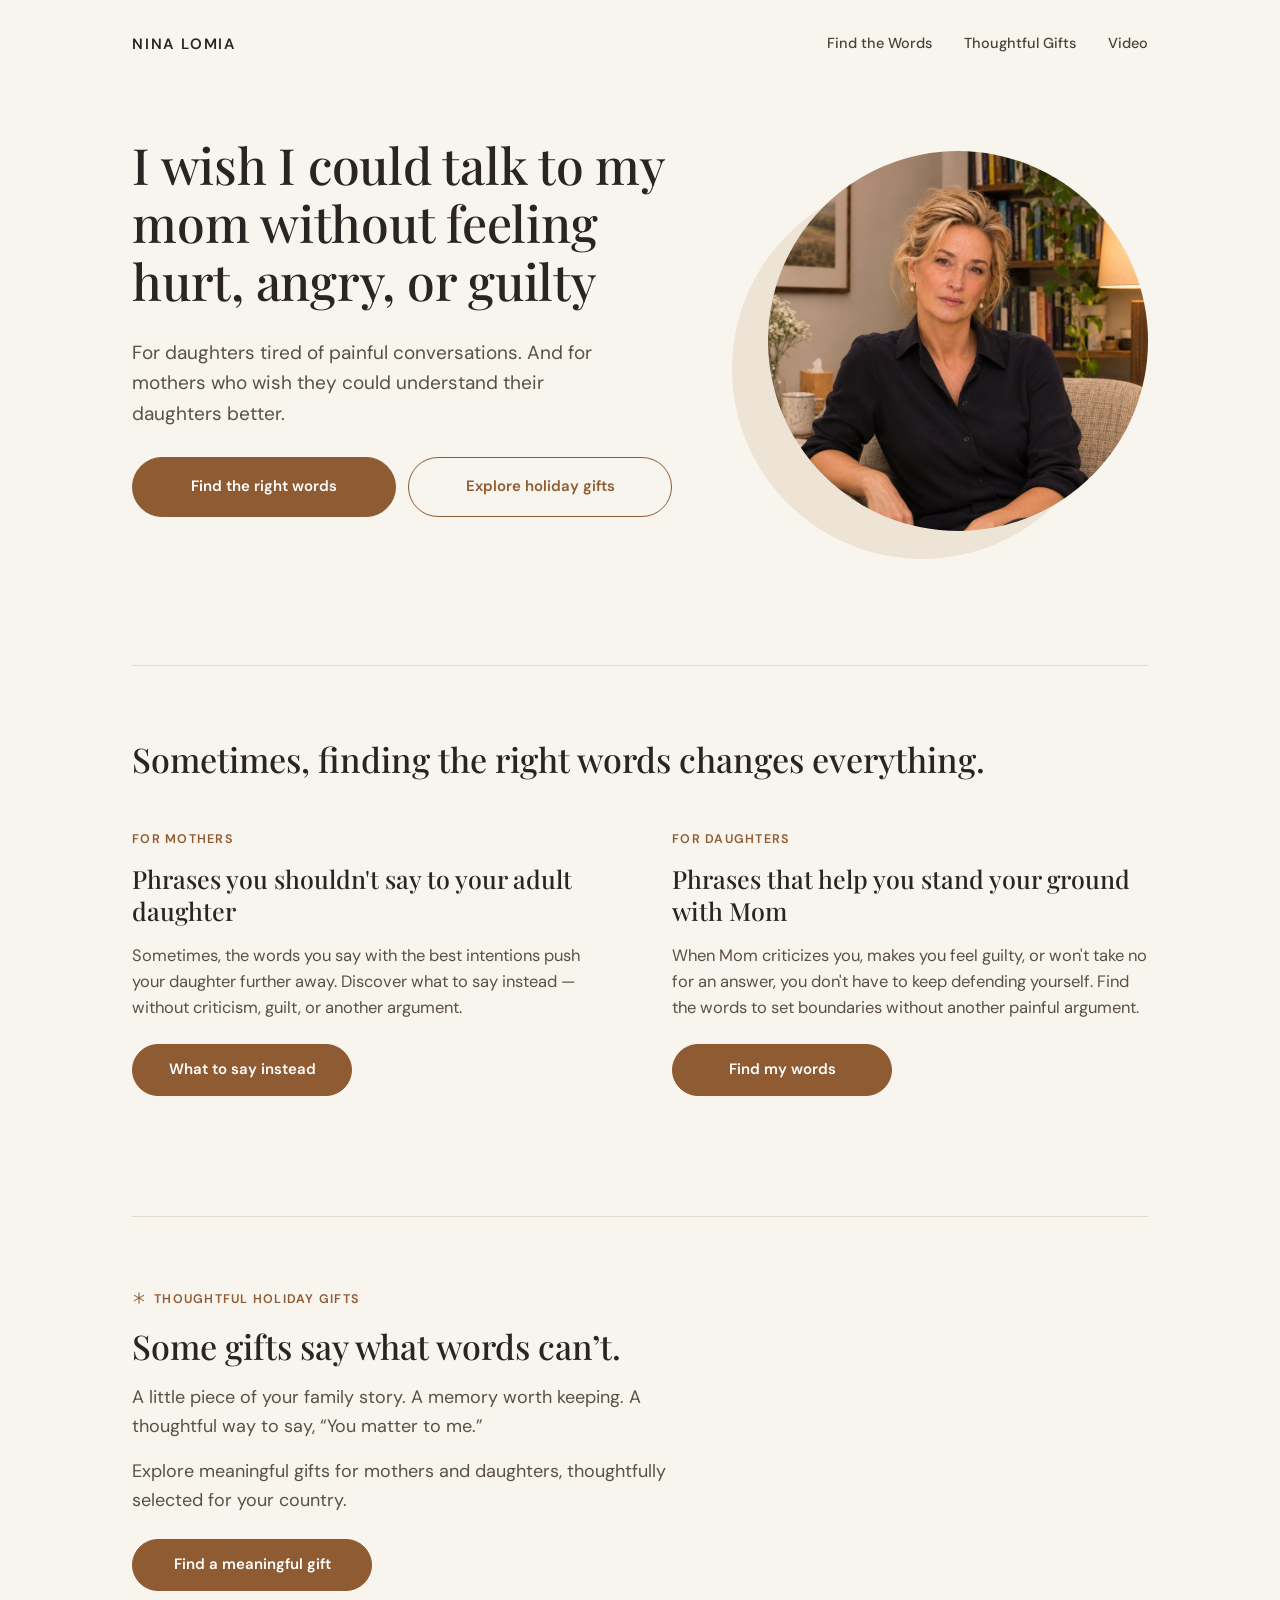
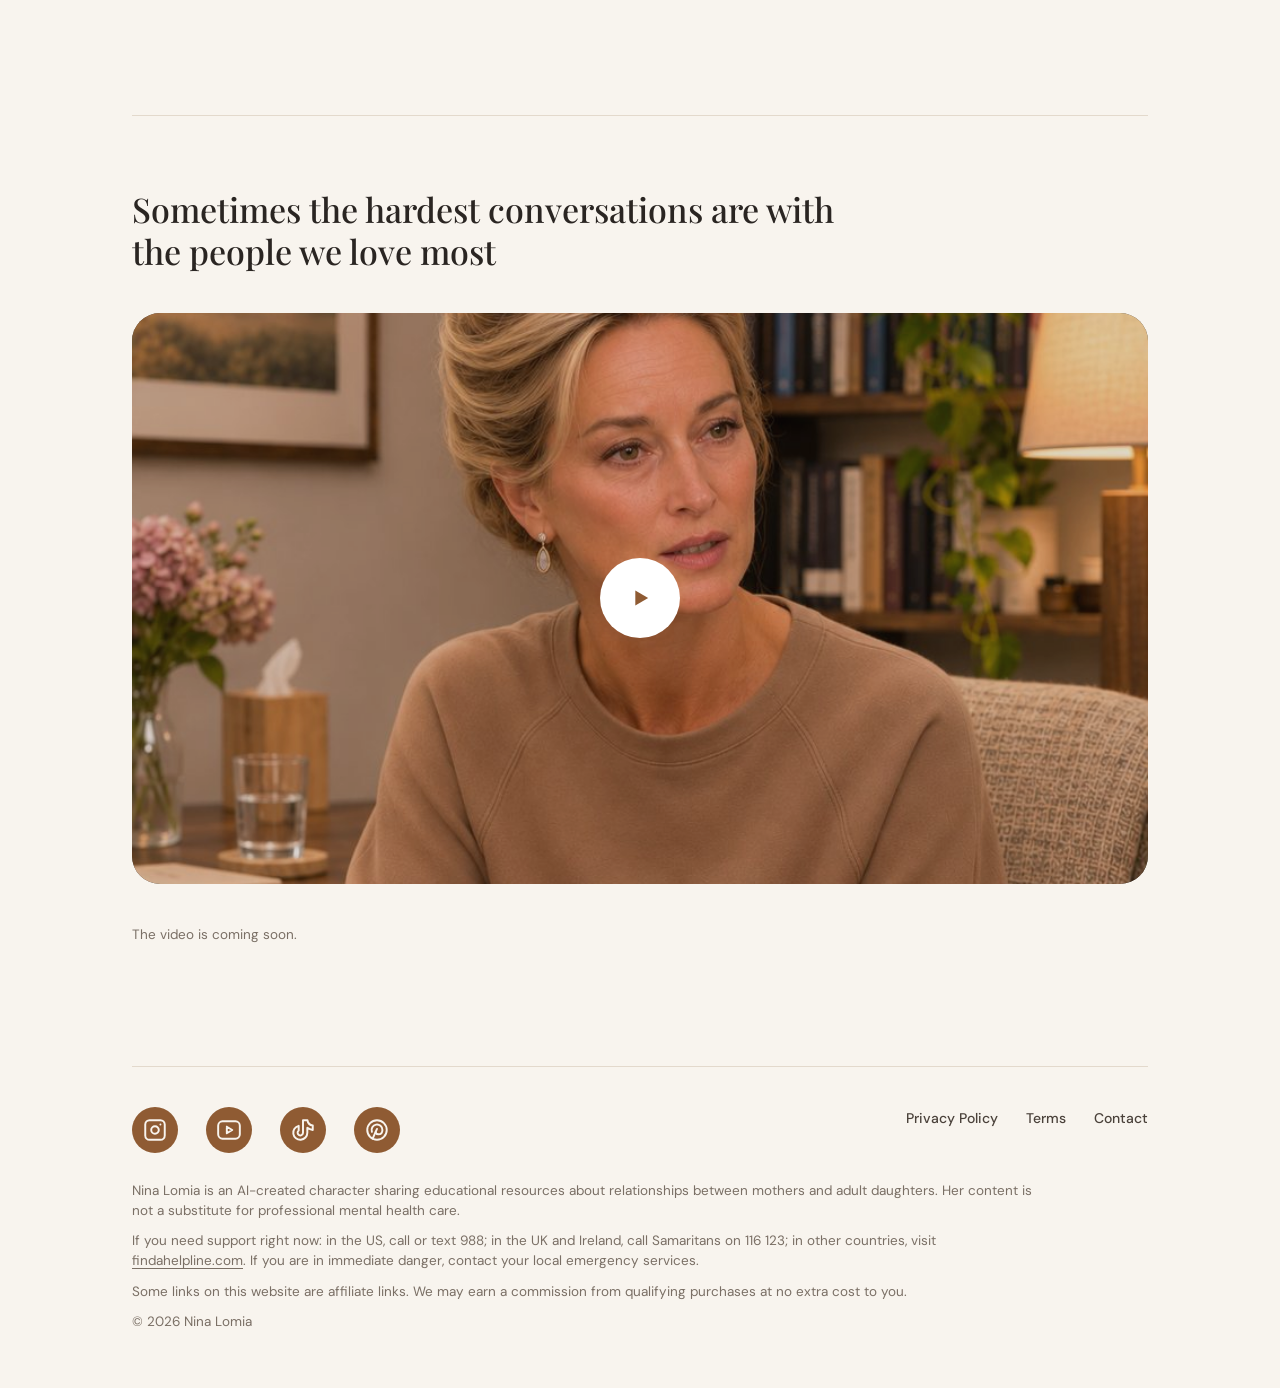
==== index.html @ acbf36c6 "Add files via upload" ====
<!doctype html>
<html lang="en">
<head>
<meta charset="utf-8">
<meta name="viewport" content="width=device-width, initial-scale=1">
<meta name="description" content="Ready-made words and small steps for conversations between mothers and adult daughters. Nina Lomia is an AI psychologist. Educational support, not therapy.">
<meta property="og:title" content="Nina Lomia: it's never too late to understand and accept each other">
<meta property="og:description" content="Ready-made words and small steps for conversations between mothers and daughters.">
<meta property="og:type" content="website">
<meta property="og:image" content="img/nina-seated.jpg">
<title>Nina Lomia: words and steps for conversations between mothers and daughters</title>
<link rel="icon" href="favicon.ico" sizes="48x48">
<link rel="icon" href="favicon.svg?v=2" type="image/svg+xml">
<link rel="icon" href="favicon-32.png?v=2" type="image/png" sizes="32x32">
<link rel="apple-touch-icon" href="apple-touch-icon.png?v=2">
<link rel="stylesheet" href="style.css">
</head>
<body>
<div class="wrap">

  <header class="top">
    <a class="brand" href="#top">NINA LOMIA</a>
    <nav class="menu" aria-label="Main navigation">
      <a href="#free">Find the Words</a>
      <a href="#gifts">Thoughtful Gifts</a>
      <a href="#video">Video</a>
    </nav>
  </header>

  <main>
    <section id="top" class="hero">
      <div class="hero-text">
        <h1>I wish I could talk to my mom without feeling hurt, angry, or guilty</h1>
        <p class="lead">For daughters tired of painful conversations. And for mothers who wish they could understand their daughters better.</p>
        <div class="btn-row">
          <a class="btn" href="#free">Find the right words</a>
          <a class="btn btn-outline" href="#gifts">Explore holiday gifts</a>
        </div>
        <div class="small"></div>
      </div>
      <div class="hero-photo">
        <img src="img/nina-seated.jpg" width="900" height="1350" alt="Nina Lomia, an AI psychologist, sitting calmly in a study with books">
      </div>
    </section>

    <section id="free" class="sec">
      <div class="sec-in">
        <h2>Sometimes, finding the right words changes everything.</h2>
        <div class="cols">
          <div class="col">
            <div class="eyebrow">For mothers</div>
            <h3>Phrases you shouldn't say to your adult daughter</h3>
            <p>Sometimes, the words you say with the best intentions push your daughter further away. Discover what to say instead — without criticism, guilt, or another argument.</p>
            <a class="btn" href="access.html?m=mom">What to say instead</a>
          </div>
          <div class="col">
            <div class="eyebrow">For daughters</div>
            <h3>Phrases that help you stand your ground with Mom</h3>
            <p>When Mom criticizes you, makes you feel guilty, or won't take no for an answer, you don't have to keep defending yourself. Find the words to set boundaries without another painful argument.</p>
            <a class="btn" href="access.html?m=daughter">Find my words</a>
          </div>
        </div>
      </div>
    </section>

    <section id="gifts" class="sec">
      <div class="sec-in">
        <div class="offer">
          <div class="offer-text">
            <div class="eyebrow"><svg class="flake" width="14" height="14" viewBox="0 0 24 24" fill="none" stroke="currentColor" stroke-width="1.8" stroke-linecap="round" aria-hidden="true"><path d="M12 3v18M4.2 7.5l15.6 9M19.8 7.5l-15.6 9"/></svg>Thoughtful holiday gifts</div>
            <h2>Some gifts say what words can&rsquo;t.</h2>
            <p>A little piece of your family story. A memory worth keeping. A thoughtful way to say, &ldquo;You matter to me.&rdquo;</p>
            <p>Explore meaningful gifts for mothers and daughters, thoughtfully selected for your country.</p>
            <div class="offer-cta"><a class="btn" href="kopilka.html">Find a meaningful gift</a></div>
          </div>
          <img class="offer-img" src="img/gifts-collection.jpg" alt="A preview of Nina&rsquo;s Holiday Gift Collection" loading="lazy" onerror="this.remove()">
        </div>
      </div>
    </section>

    <section id="video" class="sec">
      <div class="sec-in" style="gap:40px">
        <h2 class="wide">Sometimes the hardest conversations are with the people we love most</h2>
        <div class="video">
          <img src="img/nina-talking.jpg" width="900" height="1350" loading="lazy" alt="Video preview: Nina Lomia speaking">
          <button class="play" type="button" data-video aria-label="Watch the video">
            <svg width="28" height="28" viewBox="0 0 24 24" aria-hidden="true"><path d="M8 5.5v13l11-6.5z"/></svg>
          </button>
        </div>
        <div class="small" data-video-note>The video is coming soon.</div>
      </div>
    </section>
  </main>

  <footer class="foot">
    <div class="links">
      <div class="social">
        <a data-social="instagram" aria-label="Instagram"><svg viewBox="0 0 24 24" aria-hidden="true"><path d="M3 7a4 4 0 0 1 4 -4h10a4 4 0 0 1 4 4v10a4 4 0 0 1 -4 4h-10a4 4 0 0 1 -4 -4l0 -10" /> <path d="M8.5 12a3.5 3.5 0 1 0 7 0a3.5 3.5 0 0 0 -7 0" /> <path d="M17 7v.01" /></svg></a>
        <a data-social="youtube" aria-label="YouTube"><svg viewBox="0 0 24 24" aria-hidden="true"><path d="M2 8a4 4 0 0 1 4 -4h12a4 4 0 0 1 4 4v8a4 4 0 0 1 -4 4h-12a4 4 0 0 1 -4 -4v-8" /> <path d="M10 9l5 3l-5 3l0 -6" /></svg></a>
        <a data-social="tiktok" aria-label="TikTok"><svg viewBox="0 0 24 24" aria-hidden="true"><path d="M21 7.917v4.034a9.948 9.948 0 0 1 -5 -1.951v4.5a6.5 6.5 0 1 1 -8 -6.326v4.326a2.5 2.5 0 1 0 4 2v-11.5h4.083a6.005 6.005 0 0 0 4.917 4.917" /></svg></a>
        <a data-social="pinterest" aria-label="Pinterest"><svg viewBox="0 0 24 24" aria-hidden="true"><path d="M8 20l4 -9" /> <path d="M10.7 14c.437 1.263 1.43 2 2.55 2c2.071 0 3.75 -1.554 3.75 -4a5 5 0 1 0 -9.7 1.7" /> <path d="M3 12a9 9 0 1 0 18 0a9 9 0 1 0 -18 0" /></svg></a>
      </div>
      <div>
        <a href="privacy.html">Privacy Policy</a>
        <a href="terms.html">Terms</a>
        <a href="contact.html">Contact</a>
      </div>
    </div>
    <div class="legal">
      <p>Nina Lomia is an AI-created character sharing educational resources about relationships between mothers and adult daughters. Her content is not a substitute for professional mental health care.</p>
      <p>If you need support right now: in the US, call or text 988; in the UK and Ireland, call Samaritans on 116 123; in other countries, visit <a href="https://findahelpline.com" target="_blank" rel="noopener">findahelpline.com</a>. If you are in immediate danger, contact your local emergency services.</p>
      <p>Some links on this website are affiliate links. We may earn a commission from qualifying purchases at no extra cost to you.</p>
      <p>&copy; 2026 Nina Lomia</p>
    </div>
  </footer>
</div>
<script src="config.js"></script>
<script src="app.js"></script>
</body>
</html>
---- style.css ----
@import url('https://fonts.googleapis.com/css2?family=DM+Sans:wght@400;500;600;700&family=Playfair+Display:wght@400;500;600&display=swap');
:root {
  --bg: #F8F4EE;
  --ink: #2A2522;
  --muted: #5A5047;
  --soft: #7A6F65;
  --line: #E3D9CC;
  --accent: #8F5B33;
  --sel: #EFE6D9;
  --field: #CDBFAE;
  --halo: #EEE4D6;
  --serif: 'Playfair Display', Georgia, 'Times New Roman', serif;
}
* { box-sizing: border-box; }
html { scroll-behavior: smooth; }
body {
  margin: 0;
  background: var(--bg);
  color: var(--ink);
  font-family: 'DM Sans', system-ui, -apple-system, 'Segoe UI', Roboto, sans-serif;
  line-height: 1.6;
  -webkit-font-smoothing: antialiased;
}
a { color: inherit; text-decoration: none; }
img { max-width: 100%; height: auto; }
button, input, select { font-family: inherit; }
h1, h2, h3 { font-family: var(--serif); }
:focus-visible { outline: 3px solid var(--accent); outline-offset: 3px; border-radius: 6px; }
[id] { scroll-margin-top: 24px; }

.wrap { max-width: 1080px; margin: 0 auto; padding: 0 32px; }

/* header */
.top { display: flex; flex-wrap: wrap; align-items: center; justify-content: space-between; gap: 16px; padding-top: 32px; }
.brand { font-weight: 600; letter-spacing: 0.12em; font-size: 15px; }
.menu { display: flex; flex-wrap: wrap; align-items: center; gap: 32px; font-size: 14.5px; font-weight: 500; color: #4A413A; }
.menu a:hover, .links a:hover { color: var(--accent); }

/* buttons */
.btn {
  display: inline-flex; align-items: center; justify-content: center; text-align: center;
  min-height: 52px; padding: 0 30px; border-radius: 999px;
  border: 1.5px solid var(--accent); background: var(--accent); color: #fff;
  font-weight: 600; font-size: 15px; line-height: 1.3; cursor: pointer;
}
.btn:hover { filter: brightness(1.08); }
.btn-outline { background: transparent; color: var(--accent); }
.btn:disabled, .btn[aria-disabled="true"] { background: #C9BCAB; border-color: #C9BCAB; cursor: not-allowed; filter: none; }
.btn-row { display: flex; gap: 12px; max-width: 540px; }
.btn-row .btn { flex: 1 1 0; min-width: 0; min-height: 60px; padding: 12px 18px; }
.btn-fixed { width: 200px; }

/* hero */
.hero { display: flex; flex-wrap: wrap; align-items: center; gap: 64px; padding: 80px 0 120px; }
.hero-text { flex: 1 1 520px; min-width: 0; display: flex; flex-direction: column; gap: 28px; }
.hero h1 { margin: 0; font-size: 50px; line-height: 1.16; font-weight: 500; letter-spacing: -0.005em; }
.lead { margin: 0; font-size: 19px; color: var(--muted); max-width: 460px; }
.small { font-size: 13.5px; color: var(--soft); }
.hero-photo { flex: 0 1 380px; min-width: 0; position: relative; }
.hero-photo::before { content: ""; position: absolute; left: -36px; top: 28px; width: 100%; aspect-ratio: 1 / 1; border-radius: 50%; background: var(--halo); }
.hero-photo img { position: relative; display: block; width: 100%; aspect-ratio: 1 / 1; object-fit: cover; object-position: 50% 15%; border-radius: 50%; }

/* sections */
.sec { padding-bottom: 120px; }
.sec-in { border-top: 1px solid var(--line); padding-top: 72px; display: flex; flex-direction: column; gap: 48px; }
.eyebrow { font-size: 12.5px; font-weight: 600; letter-spacing: 0.1em; color: var(--accent); text-transform: uppercase; }
h2 { margin: 0; font-size: 34px; line-height: 1.25; font-weight: 500; letter-spacing: 0; }

/* about */
.about { display: flex; flex-wrap: wrap; align-items: center; gap: 48px 72px; }
.about-photo { flex: 0 1 340px; min-width: 0; }
.about-photo img { display: block; width: 100%; aspect-ratio: 4 / 5; object-fit: cover; object-position: 50% 24%; border-radius: 999px 999px 32px 32px; }
.about-text { flex: 1 1 440px; min-width: 0; display: flex; flex-direction: column; gap: 20px; }
.about-text p { margin: 0; font-size: 17.5px; color: #4A413A; }
.about-text p.goal { font-size: 19px; font-weight: 600; line-height: 1.5; color: var(--ink); }
.about-text p.note { font-size: 13.5px; color: var(--soft); }

/* free materials */
.cols { display: flex; flex-wrap: wrap; gap: 64px; }
.col { flex: 1 1 380px; min-width: 0; display: flex; flex-direction: column; gap: 14px; }
.col h3 { margin: 0; min-height: 66px; font-size: 25px; line-height: 1.3; font-weight: 500; letter-spacing: 0; }
.col p { margin: 0; min-height: 56px; flex-grow: 1; font-size: 16.5px; color: var(--muted); }
.form { display: flex; flex-wrap: wrap; align-items: flex-end; gap: 16px; margin-top: 8px; }
.field { flex: 1 1 200px; min-width: 0; display: flex; flex-direction: column; gap: 4px; }
.field label { font-size: 12.5px; font-weight: 600; color: #6B6158; }
.field input, .field select {
  min-height: 46px; padding: 0 2px; border: none; border-bottom: 1.5px solid var(--field);
  background: transparent; font-size: 16px; color: var(--ink); border-radius: 0;
}
.field select { min-height: 50px; }
.form .btn { min-height: 48px; padding: 0 28px; }
.form-note { flex-basis: 100%; margin: 0; font-size: 14px; color: var(--accent); font-weight: 500; }
.consent { font-size: 13px; color: var(--soft); margin: 0; }

/* video */
.video { position: relative; border-radius: 28px; overflow: hidden; background: #2A2522; }
.video img { display: block; width: 100%; aspect-ratio: 16 / 9; object-fit: cover; object-position: 50% 30%; opacity: 0.85; }
.play { position: absolute; left: 50%; top: 50%; width: 80px; height: 80px; margin: -40px 0 0 -40px; border-radius: 50%; border: none; background: #fff; display: flex; align-items: center; justify-content: center; cursor: pointer; }
.play svg { fill: var(--accent); }
.sec-in h2.wide { max-width: 720px; }

/* rows (sets) */
.rows { display: flex; flex-direction: column; gap: 16px; }
.rows h2 { margin-bottom: 24px; }
.row { display: flex; flex-wrap: wrap; align-items: center; justify-content: space-between; gap: 24px 48px; padding: 36px 0; border-top: 1px solid var(--line); }
.row:last-child { border-bottom: 1px solid var(--line); }
.row-text { flex: 1 1 460px; min-width: 0; display: flex; flex-direction: column; gap: 10px; }
.row-text h3 { margin: 0; font-size: 23px; line-height: 1.3; font-weight: 500; letter-spacing: 0; }
.row-text p { margin: 0; font-size: 16.5px; color: var(--muted); max-width: 560px; }
.row-text .small { font-size: 12.5px; }
.row-action { flex: 0 0 auto; display: flex; align-items: center; gap: 24px; }
.price { min-width: 90px; text-align: right; font-size: 18px; font-weight: 700; }

/* footer */
.foot { border-top: 1px solid var(--line); padding: 40px 0 56px; display: flex; flex-direction: column; gap: 28px; }
.links { display: flex; flex-wrap: wrap; justify-content: space-between; gap: 20px 40px; font-size: 14px; font-weight: 500; color: #4A413A; }
.links div { display: flex; flex-wrap: wrap; gap: 28px; }
.legal { display: flex; flex-direction: column; gap: 10px; font-size: 13.5px; line-height: 1.5; color: var(--soft); max-width: 900px; }
.legal p { margin: 0; }
.legal a { text-decoration: underline; text-underline-offset: 3px; }

/* inner pages */
.narrow { max-width: 760px; margin: 0 auto; padding: 88px 32px 120px; display: flex; flex-direction: column; gap: 56px; }
.narrow h1 { margin: 0; font-size: 42px; line-height: 1.18; font-weight: 500; letter-spacing: 0; }
.intro { display: flex; flex-direction: column; gap: 20px; }
.intro p { margin: 0; font-size: 18.5px; color: var(--muted); }
.step { display: flex; flex-direction: column; gap: 22px; border-top: 1px solid var(--line); padding-top: 40px; }
.step h2 { font-size: 20px; letter-spacing: 0; font-weight: 500; }
.choices { display: flex; flex-wrap: wrap; gap: 14px; }
.choice { flex: 1 1 280px; min-width: 0; text-align: left; padding: 20px 26px; border-radius: 28px; border: 1.5px solid #D9CCBB; background: transparent; color: var(--ink); display: flex; flex-direction: column; gap: 4px; cursor: pointer; }
.choice b { font-size: 18px; }
.choice span { font-size: 14.5px; color: var(--muted); }
.choice.is-on { border-color: var(--accent); background: var(--sel); }
.inside { display: flex; flex-direction: column; gap: 10px; }
.inside li { list-style: none; display: flex; gap: 14px; align-items: flex-start; font-size: 16.5px; color: #4A413A; }
.inside li::before { content: ""; flex: 0 0 18px; height: 2px; margin-top: 13px; background: var(--accent); }
.inside ul { margin: 0; padding: 0; display: flex; flex-direction: column; gap: 10px; }
.single { max-width: 460px; }
.pay { display: flex; flex-wrap: wrap; align-items: center; gap: 22px; }
.pay .btn { padding: 0 34px; min-height: 56px; font-size: 16px; }
.items .it { display: flex; flex-wrap: wrap; align-items: baseline; justify-content: space-between; gap: 8px 32px; padding: 22px 0; border-top: 1px solid var(--line); }
.items .it > div { flex: 1 1 360px; min-width: 0; }
.items h3 { margin: 0; font-size: 20px; font-weight: 500; letter-spacing: 0; }
.items p { margin: 0; font-size: 15.5px; color: var(--muted); }
.items .soon { font-size: 12.5px; font-weight: 600; letter-spacing: 0.08em; color: var(--accent); }
.hint { font-size: 14px; color: var(--soft); margin: 0; }
.shops { font-size: 16.5px; color: #4A413A; margin: 0; }

@media (max-width: 720px) {
  .wrap { padding: 0 20px; }
  .narrow { padding: 56px 20px 80px; gap: 40px; }
  .hero { padding: 48px 0 72px; gap: 40px; }
  .hero h1 { font-size: 36px; }
  .narrow h1 { font-size: 34px; }
  h2 { font-size: 28px; }
  .sec { padding-bottom: 80px; }
  .sec-in { padding-top: 48px; gap: 36px; }
  .btn-row { flex-wrap: wrap; }
  .btn-row .btn { flex: 1 1 100%; }
  .cols { gap: 48px; }
  .col h3, .col p { min-height: 0; }
  .hero-photo::before { left: -16px; }
  .row-action { width: 100%; justify-content: space-between; }
  .btn-fixed { width: auto; flex: 1 1 auto; max-width: 220px; }
  .menu { gap: 18px; }
}

.col .btn { align-self: flex-start; margin-top: 8px; min-width: 220px; }

/* new year offer */
.offer { display: flex; flex-wrap: wrap; align-items: center; justify-content: space-between; gap: 32px 64px; }
.offer-text { flex: 1 1 460px; min-width: 0; display: flex; flex-direction: column; gap: 16px; }
.offer-text p { margin: 0; font-size: 18px; color: var(--muted); max-width: 560px; }
.offer-cta { margin: 8px 0 4px; }
.offer .btn { min-width: 240px; }
.eyebrow .flake { vertical-align: -2px; margin-right: 8px; }
.offer-img { flex: 0 1 420px; min-width: 0; width: 100%; height: auto; border-radius: 24px; border: 1px solid var(--line); }

/* social icons */
.social { display: flex; gap: 14px; }
.social a { width: 46px; height: 46px; border-radius: 50%; background: var(--accent); display: flex; align-items: center; justify-content: center; color: var(--bg); }
.social a:hover { filter: brightness(1.12); }
.social svg { width: 26px; height: 26px; fill: none; stroke: currentColor; stroke-width: 1.8; stroke-linecap: round; stroke-linejoin: round; }

/* access form */
.access { display: flex; flex-direction: column; gap: 28px; }
.access .btn { align-self: flex-start; min-width: 240px; min-height: 56px; font-size: 16px; }
.region-line { display: flex; flex-wrap: wrap; gap: 8px 20px; align-items: baseline; font-size: 15px; color: var(--soft); }
.region-line a { color: var(--accent); font-weight: 600; text-decoration: underline; text-underline-offset: 3px; }
.item-link { font-size: 14px; font-weight: 600; color: var(--accent); white-space: nowrap; text-decoration: underline; text-underline-offset: 3px; }
.item-shop { font-size: 13px; color: var(--soft); }
[hidden]{display:none!important}

/* legal text */
.prose { display: flex; flex-direction: column; gap: 14px; }
.prose h2 { font-size: 22px; font-weight: 500; letter-spacing: 0; margin-top: 18px; }
.prose p, .prose li { margin: 0; font-size: 16.5px; color: #4A413A; }
.prose ul { margin: 0; padding-left: 22px; display: flex; flex-direction: column; gap: 6px; }
.prose a { color: var(--accent); text-decoration: underline; text-underline-offset: 3px; }
.draft { font-size: 13.5px; color: var(--soft); border: 1px dashed var(--field); border-radius: 16px; padding: 12px 16px; }

/* product card with photo gallery */
.items .it.has-gallery { display: flex; flex-wrap: nowrap; align-items: flex-start; gap: 28px; }
.items .it.has-gallery > div { flex: 1 1 auto; }
.gallery { flex: 0 0 280px; width: 280px; display: flex; gap: 10px; overflow-x: auto; scroll-snap-type: x mandatory; -webkit-overflow-scrolling: touch; scrollbar-width: thin; scrollbar-color: var(--field) transparent; padding-bottom: 10px; border-radius: 18px; }
.gallery img { flex: 0 0 100%; width: 100%; aspect-ratio: 4 / 5; object-fit: cover; border-radius: 18px; scroll-snap-align: start; background: var(--sel); }
.items .it.has-gallery > .gallery { flex: 0 0 280px; }
.has-gallery .item-act { margin-top: 14px; }
.btn-small { min-height: 46px; padding: 0 26px; font-size: 14.5px; display: inline-flex; align-items: center; justify-content: center; border-radius: 999px; background: var(--accent); color: var(--bg); text-decoration: none; }
@media (max-width: 720px) {
  .items .it.has-gallery { flex-wrap: wrap; }
  .items .it.has-gallery > .gallery { flex: 0 0 100%; width: 100%; }
}

/* country dialog */
.dlg-overlay { position: fixed; inset: 0; z-index: 50; background: rgba(42,37,34,.38); display: flex; align-items: center; justify-content: center; padding: 20px; }
.dlg { width: 100%; max-width: 440px; background: var(--bg); border-radius: 28px; padding: 32px 28px 24px; box-shadow: 0 20px 60px rgba(42,37,34,.25); display: flex; flex-direction: column; gap: 14px; }
.dlg h2 { margin: 0; font-size: 26px; line-height: 1.25; }
.dlg p { margin: 0; font-size: 15.5px; color: var(--muted); }
.dlg-opts { display: flex; flex-direction: column; gap: 10px; margin-top: 8px; }
.dlg-opt { font: inherit; font-size: 16px; font-weight: 500; text-align: left; padding: 14px 20px; border-radius: 999px; border: 1.5px solid #D9CCBB; background: transparent; color: var(--ink); cursor: pointer; }
.dlg-opt:hover, .dlg-opt:focus-visible { border-color: var(--accent); background: var(--sel); }
.dlg-skip { font: inherit; font-size: 14px; color: var(--soft); background: none; border: 0; padding: 8px; cursor: pointer; text-decoration: underline; text-underline-offset: 3px; align-self: center; }
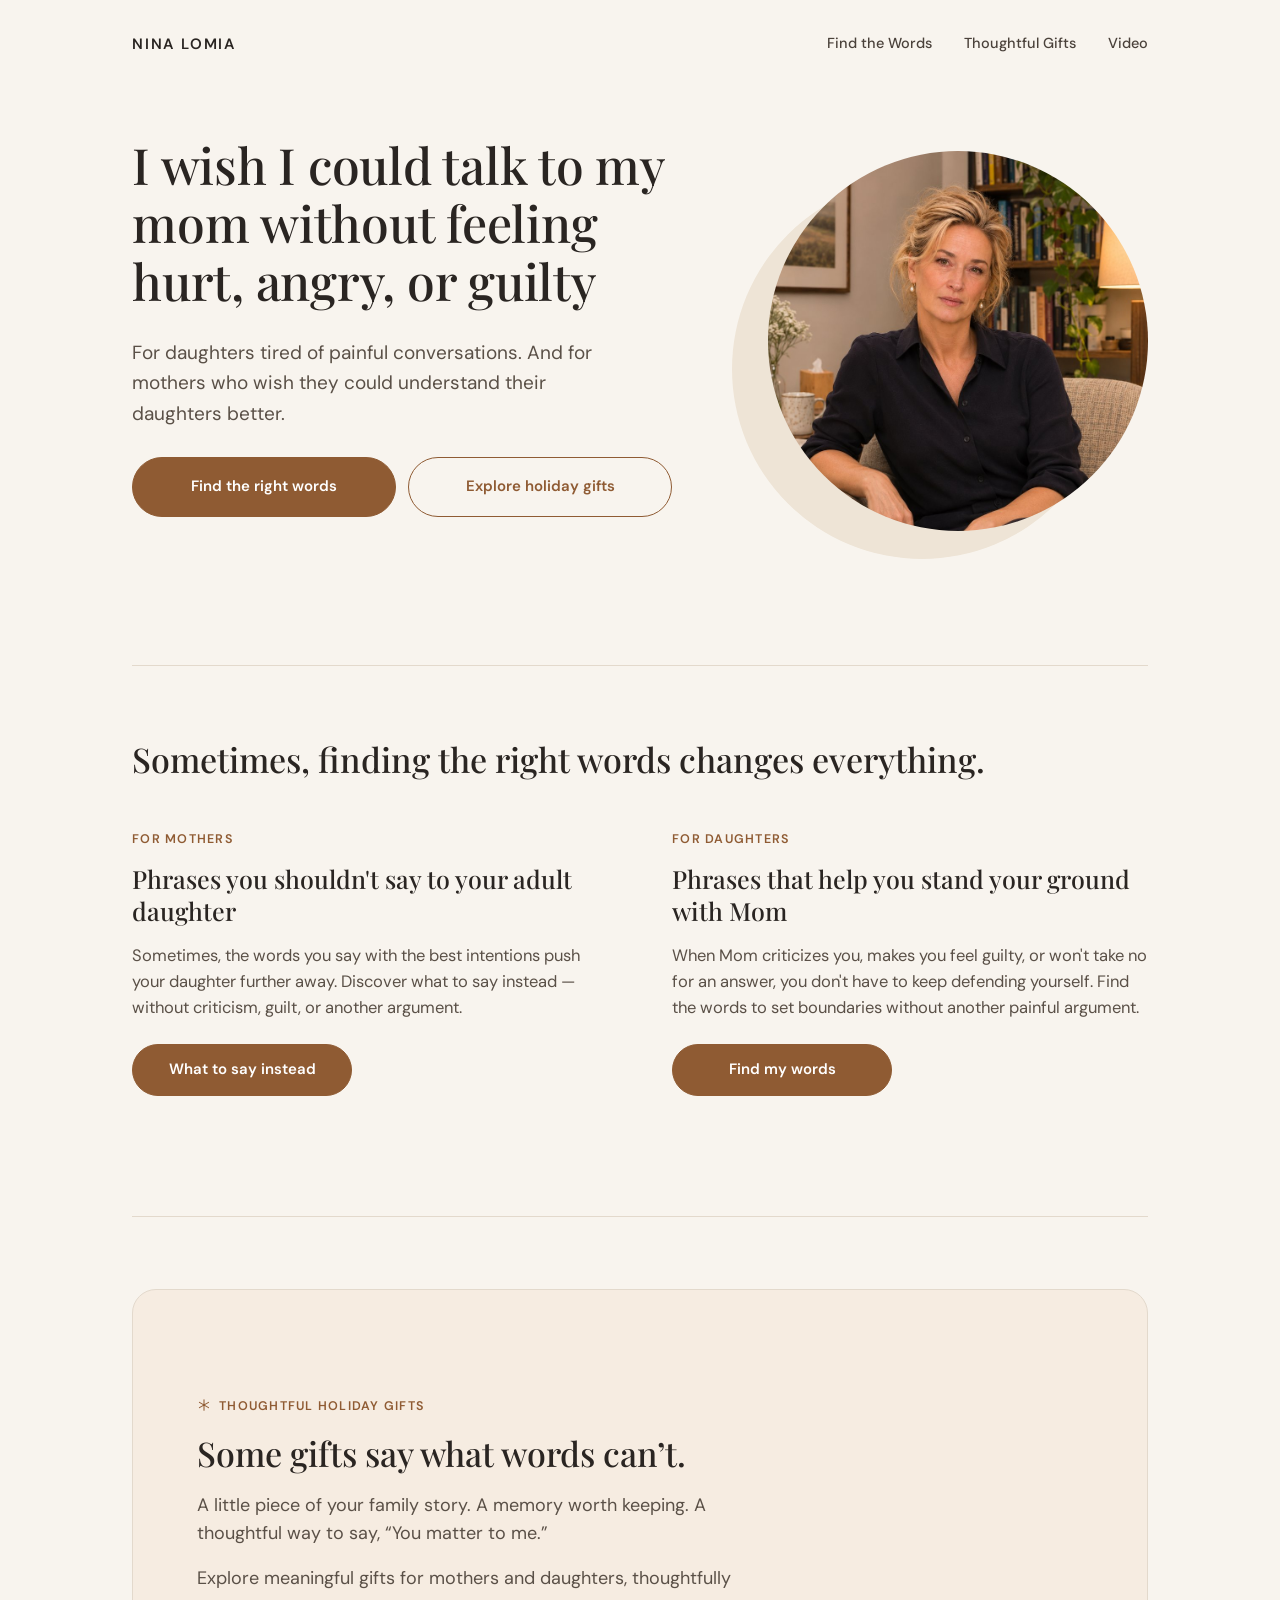
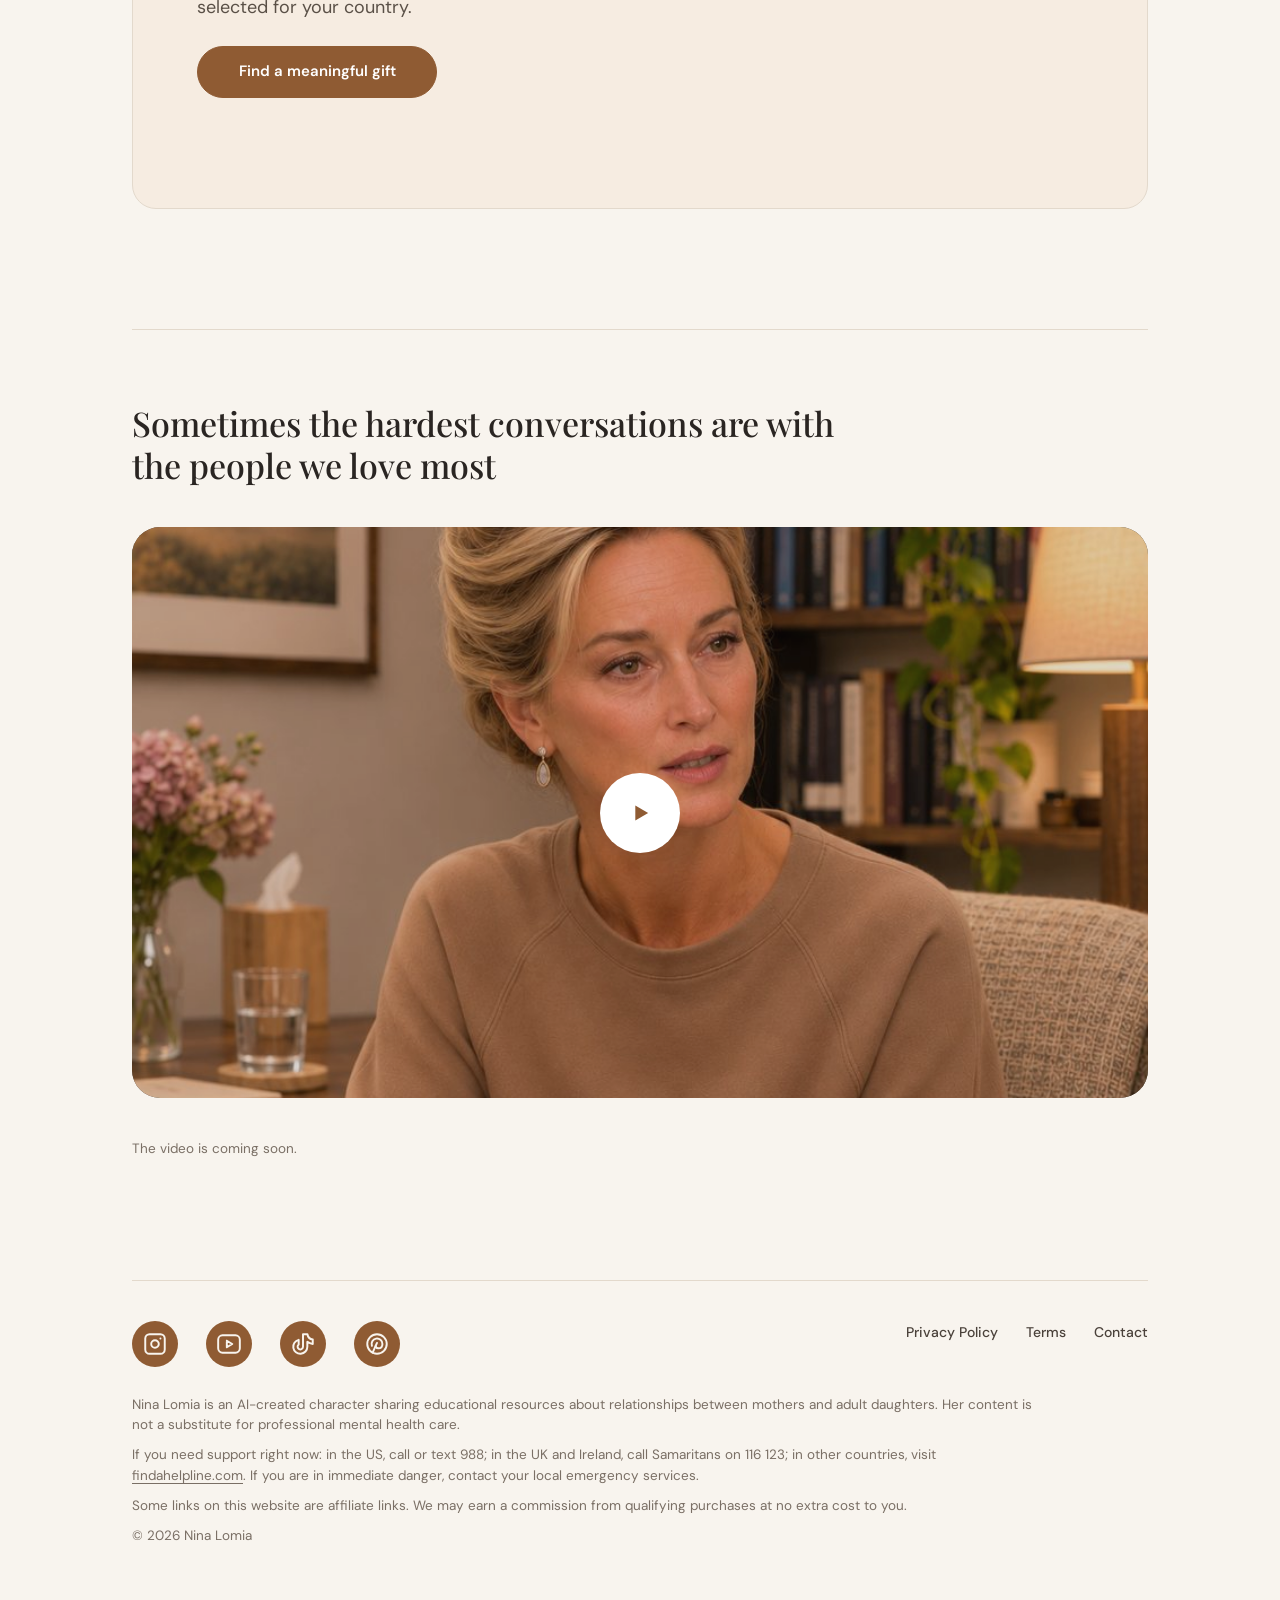
==== commit dd05452e: "Add files via upload" ====
--- a/index.html
+++ b/index.html
@@ -73,7 +73,6 @@
             <p>Explore meaningful gifts for mothers and daughters, thoughtfully selected for your country.</p>
             <div class="offer-cta"><a class="btn" href="kopilka.html">Find a meaningful gift</a></div>
           </div>
-          <img class="offer-img" src="img/gifts-collection.jpg" alt="A preview of Nina&rsquo;s Holiday Gift Collection" loading="lazy" onerror="this.remove()">
         </div>
       </div>
     </section>
--- a/style.css
+++ b/style.css
@@ -1,4 +1,10 @@
-@import url('https://fonts.googleapis.com/css2?family=DM+Sans:wght@400;500;600;700&family=Playfair+Display:wght@400;500;600&display=swap');
+@font-face{font-family:'DM Sans';font-style:normal;font-weight:400;font-display:swap;src:url('fonts/dm-sans-latin-400-normal.woff2') format('woff2');}
+@font-face{font-family:'DM Sans';font-style:normal;font-weight:500;font-display:swap;src:url('fonts/dm-sans-latin-500-normal.woff2') format('woff2');}
+@font-face{font-family:'DM Sans';font-style:normal;font-weight:600;font-display:swap;src:url('fonts/dm-sans-latin-600-normal.woff2') format('woff2');}
+@font-face{font-family:'DM Sans';font-style:normal;font-weight:700;font-display:swap;src:url('fonts/dm-sans-latin-700-normal.woff2') format('woff2');}
+@font-face{font-family:'Playfair Display';font-style:normal;font-weight:400;font-display:swap;src:url('fonts/playfair-display-latin-400-normal.woff2') format('woff2');}
+@font-face{font-family:'Playfair Display';font-style:normal;font-weight:500;font-display:swap;src:url('fonts/playfair-display-latin-500-normal.woff2') format('woff2');}
+@font-face{font-family:'Playfair Display';font-style:normal;font-weight:600;font-display:swap;src:url('fonts/playfair-display-latin-600-normal.woff2') format('woff2');}
 :root {
   --bg: #F8F4EE;
   --ink: #2A2522;
@@ -221,3 +227,70 @@
 .dlg-opt { font: inherit; font-size: 16px; font-weight: 500; text-align: left; padding: 14px 20px; border-radius: 999px; border: 1.5px solid #D9CCBB; background: transparent; color: var(--ink); cursor: pointer; }
 .dlg-opt:hover, .dlg-opt:focus-visible { border-color: var(--accent); background: var(--sel); }
 .dlg-skip { font: inherit; font-size: 14px; color: var(--soft); background: none; border: 0; padding: 8px; cursor: pointer; text-decoration: underline; text-underline-offset: 3px; align-self: center; }
+
+/* access page: compact form, optional cover */
+.narrow.compact { gap: 28px; padding-top: 64px; }
+.access-wrap { display: flex; flex-wrap: wrap; align-items: flex-start; gap: 28px 48px; }
+.access-wrap .access { flex: 1 1 340px; min-width: 0; gap: 16px; padding-top: 28px; }
+.access-cover { order: 2; flex: 0 0 180px; width: 180px; height: auto; border-radius: 12px; border: 1px solid var(--line); margin-top: 28px; }
+.access-cover[hidden] { display: none; }
+.check { display: flex; gap: 12px; align-items: flex-start; max-width: 460px; font-size: 14px; line-height: 1.5; color: var(--muted); cursor: pointer; }
+.check input { flex: 0 0 18px; width: 18px; height: 18px; margin-top: 2px; accent-color: var(--accent); }
+.consent a { text-decoration: underline; text-underline-offset: 3px; }
+@media (max-width: 720px) { .narrow.compact { padding-top: 40px; gap: 20px; } .access-cover { order: -1; flex-basis: 120px; width: 120px; margin-top: 0; } }
+.access .field { flex: none; }
+
+/* collection page: tighter spacing */
+.compact .intro { gap: 14px; }
+.compact .step { gap: 12px; padding-top: 28px; }
+.compact .items .it { padding: 16px 0; }
+.compact .items > .hint { margin-top: 0; }
+
+.perks { margin: 0; font-size: 14px; font-weight: 600; letter-spacing: 0.02em; color: var(--accent); }
+.intro .perks { font-size: 14px; }
+
+/* product cards */
+.narrow.wide { max-width: 1040px; }
+.wide .intro { max-width: 760px; }
+.cards { display: grid; grid-template-columns: repeat(auto-fill, minmax(280px, 1fr)); gap: 24px; margin-top: 8px; }
+.pcard { display: flex; flex-direction: column; border: 1px solid var(--line); border-radius: 24px; overflow: hidden; background: #FBF8F3; }
+.pmedia { position: relative; aspect-ratio: 4 / 5; background: var(--sel); }
+.pmedia.ph { display: flex; flex-direction: column; align-items: center; justify-content: center; gap: 12px; aspect-ratio: 16 / 9; color: #A98B6D; background: linear-gradient(160deg, #F1E8DB, #E6D9C6); }
+.pph-label { font-size: 12px; letter-spacing: .12em; text-transform: uppercase; color: #8F7355; }
+.pstrip { display: flex; height: 100%; overflow-x: auto; scroll-snap-type: x mandatory; scrollbar-width: none; -webkit-overflow-scrolling: touch; }
+.pstrip::-webkit-scrollbar { display: none; }
+.pstrip img { flex: 0 0 100%; width: 100%; height: 100%; object-fit: cover; object-position: 50% 20%; scroll-snap-align: start; }
+.pdots { position: absolute; left: 0; right: 0; bottom: 10px; display: flex; justify-content: center; gap: 6px; }
+.pdots button { width: 8px; height: 8px; padding: 0; border: 0; border-radius: 50%; background: rgba(255,255,255,.6); box-shadow: 0 0 0 1px rgba(42,37,34,.15); cursor: pointer; }
+.pdots button.on { background: #fff; }
+.pnav { position: absolute; top: 50%; transform: translateY(-50%); width: 34px; height: 34px; padding: 0 0 3px; border: 0; border-radius: 50%; background: rgba(251,248,243,.9); color: #2A2522; font-size: 22px; line-height: 1; cursor: pointer; box-shadow: 0 1px 4px rgba(42,37,34,.2); }
+.pnav.prev { left: 10px; }
+.pnav.next { right: 10px; }
+.pnav[hidden] { display: none; }
+.pbody { display: flex; flex-direction: column; gap: 8px; padding: 18px 20px 22px; flex: 1; }
+.pbody .item-shop { font-size: 12px; letter-spacing: .08em; text-transform: uppercase; color: var(--soft); }
+.items .pbody h3 { font-size: 20px; line-height: 1.3; }
+.items .pbody p { font-size: 14.5px; line-height: 1.55; }
+.pbody .btn-small { margin-top: auto; align-self: flex-start; }
+.pbody p { margin-bottom: 8px; }
+.cards { margin-bottom: 12px; }
+
+/* collection page: clear category blocks */
+.compact .kcat { gap: 14px; margin-top: 36px; padding-top: 48px; border-top: 2px solid var(--line); }
+.kcat .eyebrow { font-size: 13px; }
+.kcat h2 { font-size: 32px; line-height: 1.2; }
+.kcat .kcat-text { margin: 0; max-width: 640px; font-size: 17.5px; line-height: 1.55; color: var(--muted); }
+.kcat .cards { margin-top: 16px; }
+.kcat .pbody h3 { font-size: 21px; }
+.items.kcat .pbody p { font-size: 15.5px; color: var(--muted); }
+.items.kcat .it.kbrowse { border-top: 0; padding: 4px 0 0; gap: 6px 24px; }
+.kbrowse p { font-size: 14px; color: var(--soft); }
+.kbrowse .item-link { font-size: 14.5px; }
+@media (max-width: 720px) { .kcat h2 { font-size: 27px; } .compact .kcat { padding-top: 36px; } }
+
+/* gifts section on the home page: photo background */
+.offer { background: #f6ece1 url(img/gifts-bg.jpg) right bottom / cover no-repeat; border-radius: 24px; border: 1px solid var(--line); padding: 80px 64px; min-height: 520px; justify-content: flex-start; }
+.offer-text { flex: 0 1 560px; }
+@media (max-width: 760px) {
+  .offer { padding: 44px 24px 320px; min-height: 0; background-color: #f4e7dc; background-image: linear-gradient(to bottom, #f4e7dc 0, #f4e7dc calc(100% - 360px), rgba(244,231,220,0) calc(100% - 310px)), url(img/gifts-bg.jpg); background-position: 0 0, 62% bottom; background-size: 100% 100%, auto 340px; background-repeat: no-repeat; }
+}
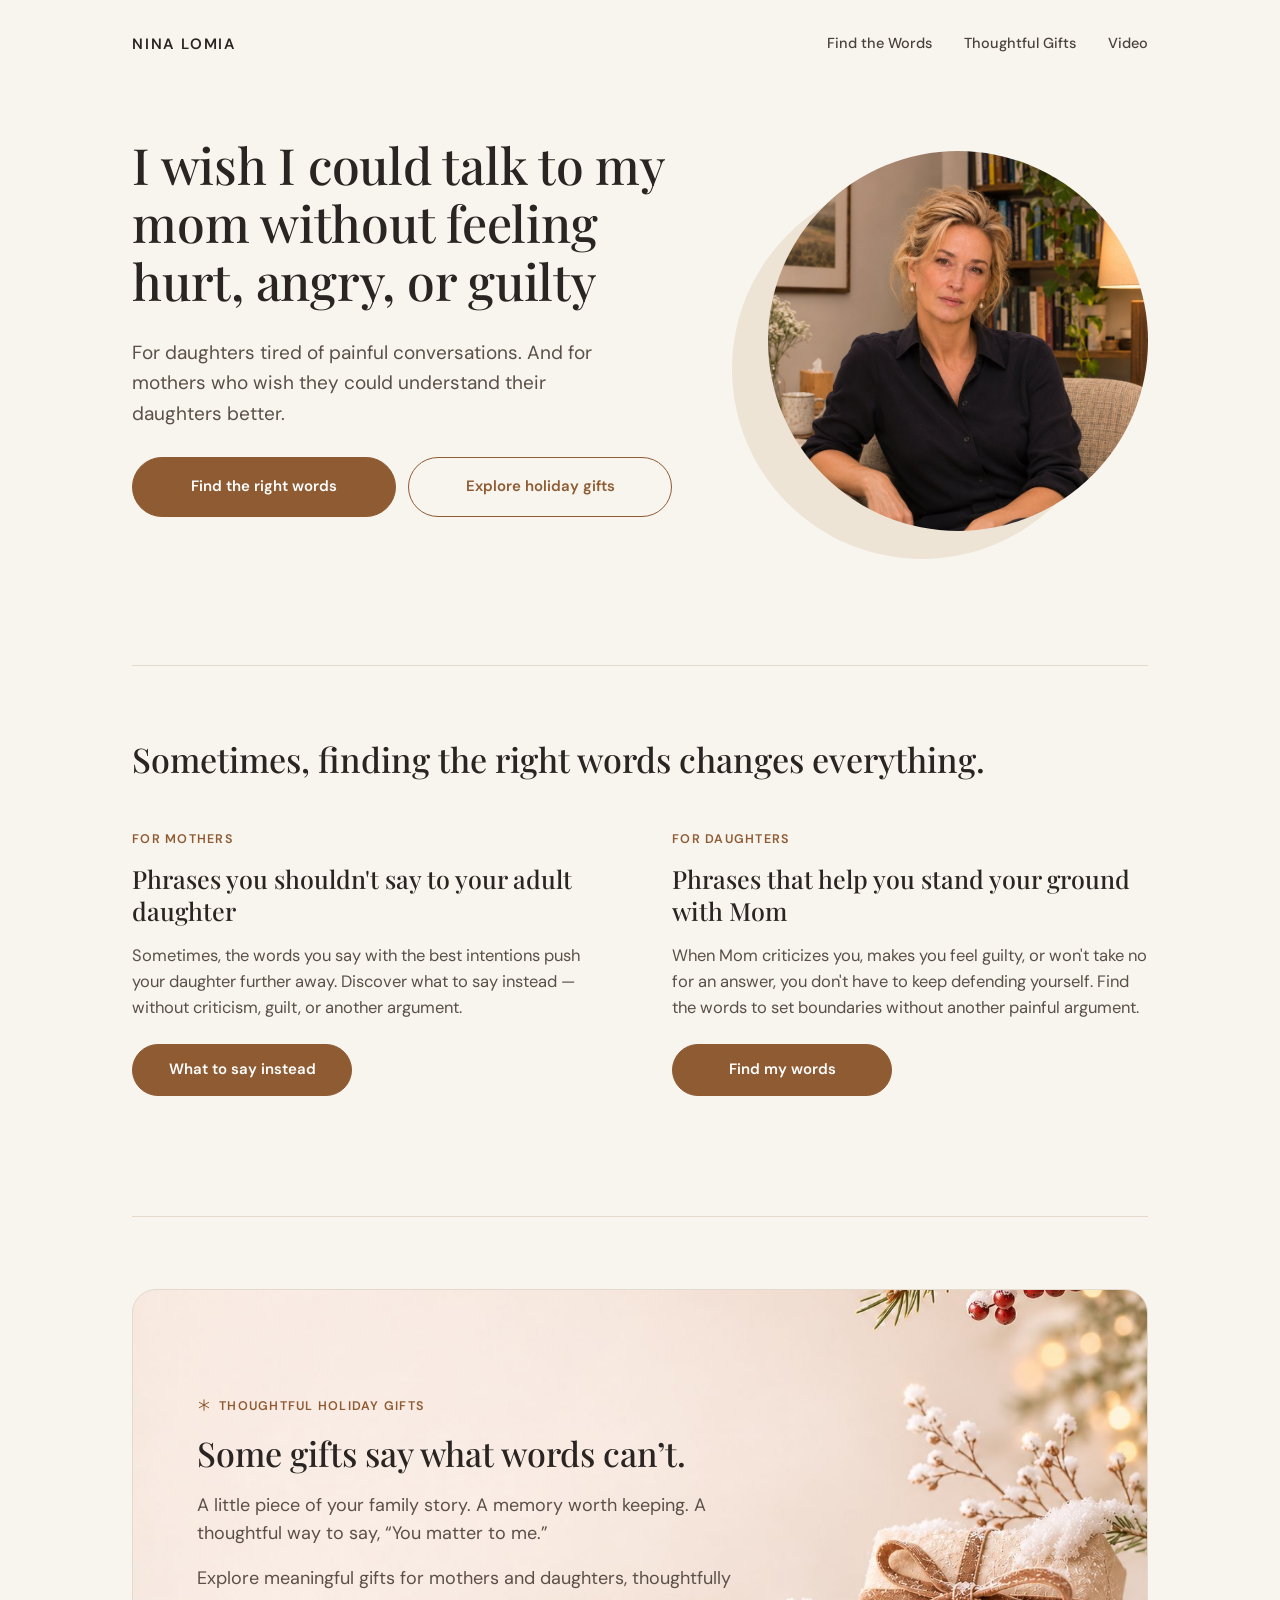
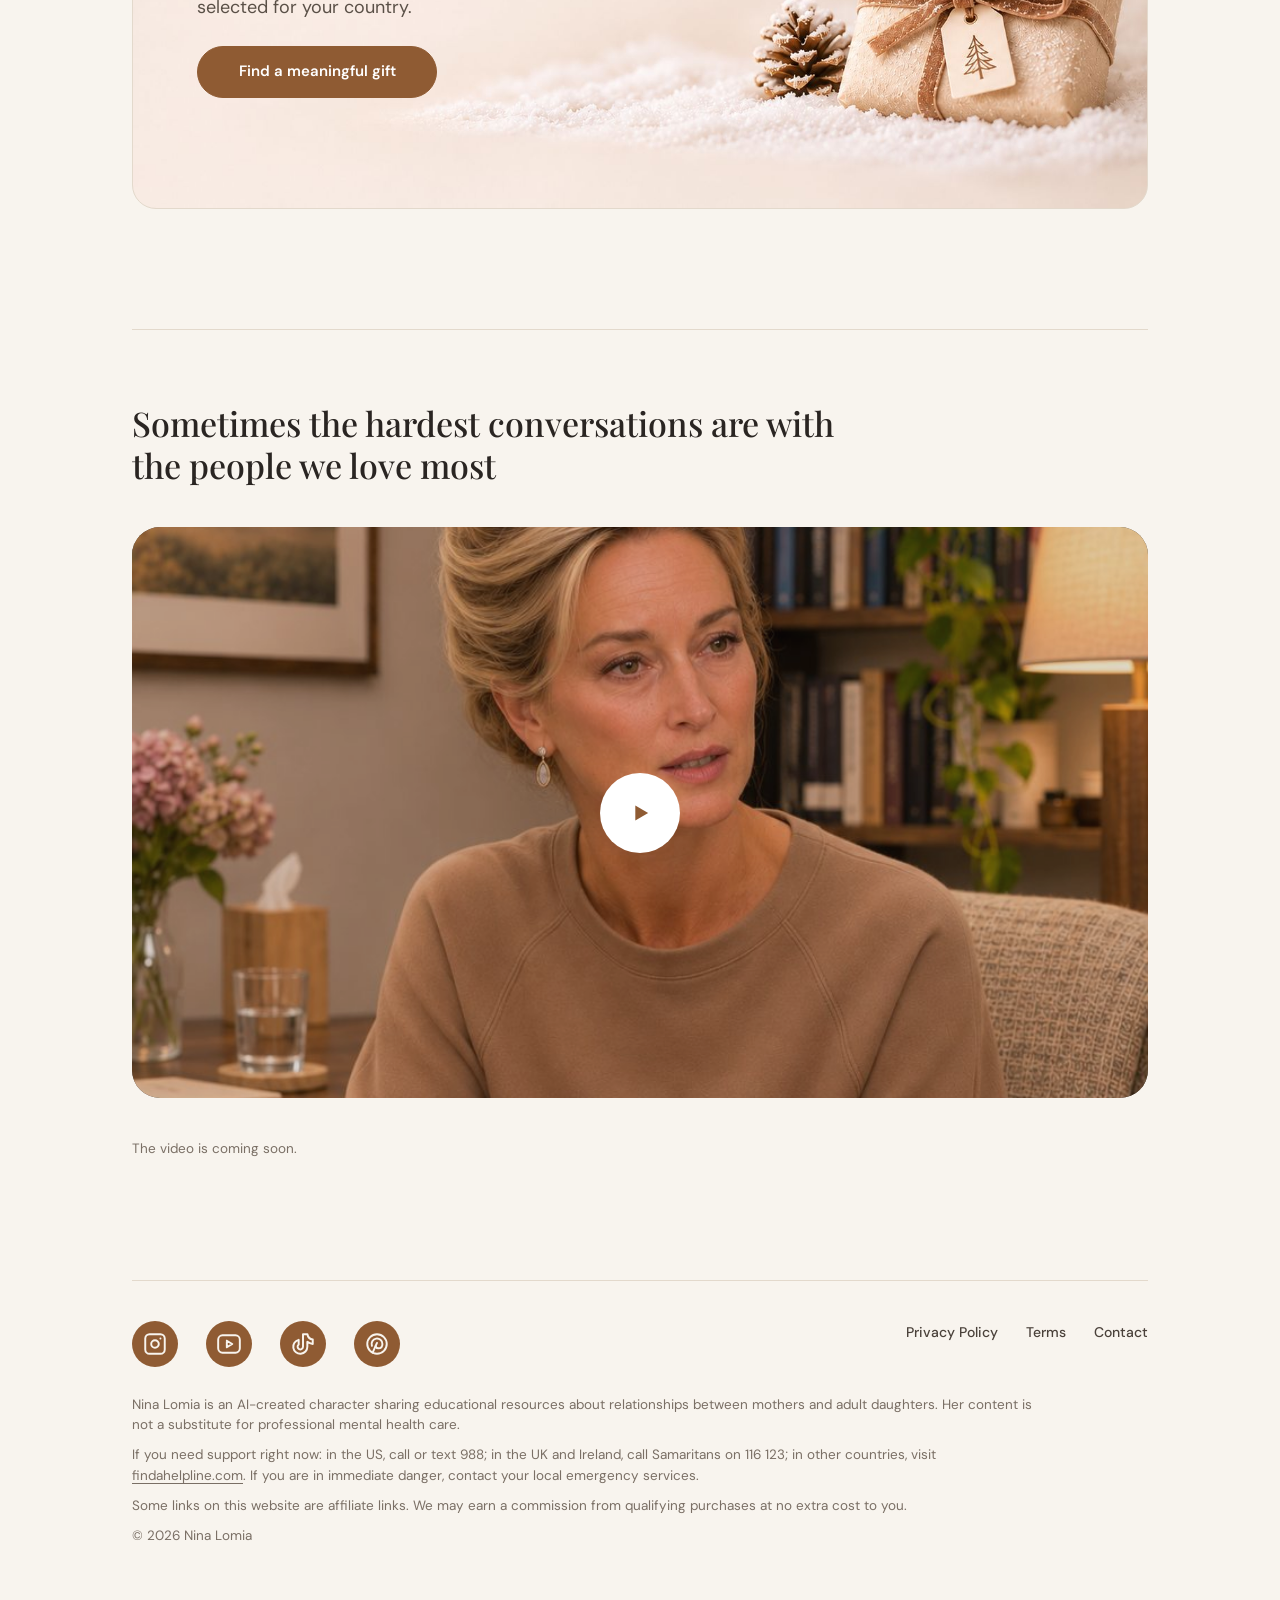
==== commit fca4fdd7: "Add files via upload" ====
--- a/index.html
+++ b/index.html
@@ -3,11 +3,18 @@
 <head>
 <meta charset="utf-8">
 <meta name="viewport" content="width=device-width, initial-scale=1">
-<meta name="description" content="Ready-made words and small steps for conversations between mothers and adult daughters. Nina Lomia is an AI psychologist. Educational support, not therapy.">
+<meta name="description" content="Ready-made words and small steps for conversations between mothers and adult daughters. Nina Lomia is an AI-created character. Educational support, not therapy.">
 <meta property="og:title" content="Nina Lomia: it's never too late to understand and accept each other">
 <meta property="og:description" content="Ready-made words and small steps for conversations between mothers and daughters.">
 <meta property="og:type" content="website">
-<meta property="og:image" content="img/nina-seated.jpg">
+<meta property="og:image" content="https://ninalomia.com/img/og-image.jpg">
+<meta property="og:image:width" content="1200">
+<meta property="og:image:height" content="630">
+<meta property="og:url" content="https://ninalomia.com/">
+<meta property="og:site_name" content="Nina Lomia">
+<meta name="twitter:card" content="summary_large_image">
+<link rel="canonical" href="https://ninalomia.com/">
+<script type="application/ld+json">{"@context":"https://schema.org","@graph":[{"@type":"WebSite","@id":"https://ninalomia.com/#site","url":"https://ninalomia.com/","name":"Nina Lomia","inLanguage":"en"},{"@type":"Organization","@id":"https://ninalomia.com/#org","name":"Nina Lomia","url":"https://ninalomia.com/","logo":"https://ninalomia.com/apple-touch-icon.png","email":"hello@ninalomia.com"}]}</script>
 <title>Nina Lomia: words and steps for conversations between mothers and daughters</title>
 <link rel="icon" href="favicon.ico" sizes="48x48">
 <link rel="icon" href="favicon.svg?v=2" type="image/svg+xml">
@@ -39,7 +46,7 @@
         <div class="small"></div>
       </div>
       <div class="hero-photo">
-        <img src="img/nina-seated.jpg" width="900" height="1350" alt="Nina Lomia, an AI psychologist, sitting calmly in a study with books">
+        <img src="img/nina-seated.jpg" width="900" height="1350" alt="Nina Lomia, an AI-created character, sitting calmly in a study with books">
       </div>
     </section>
 
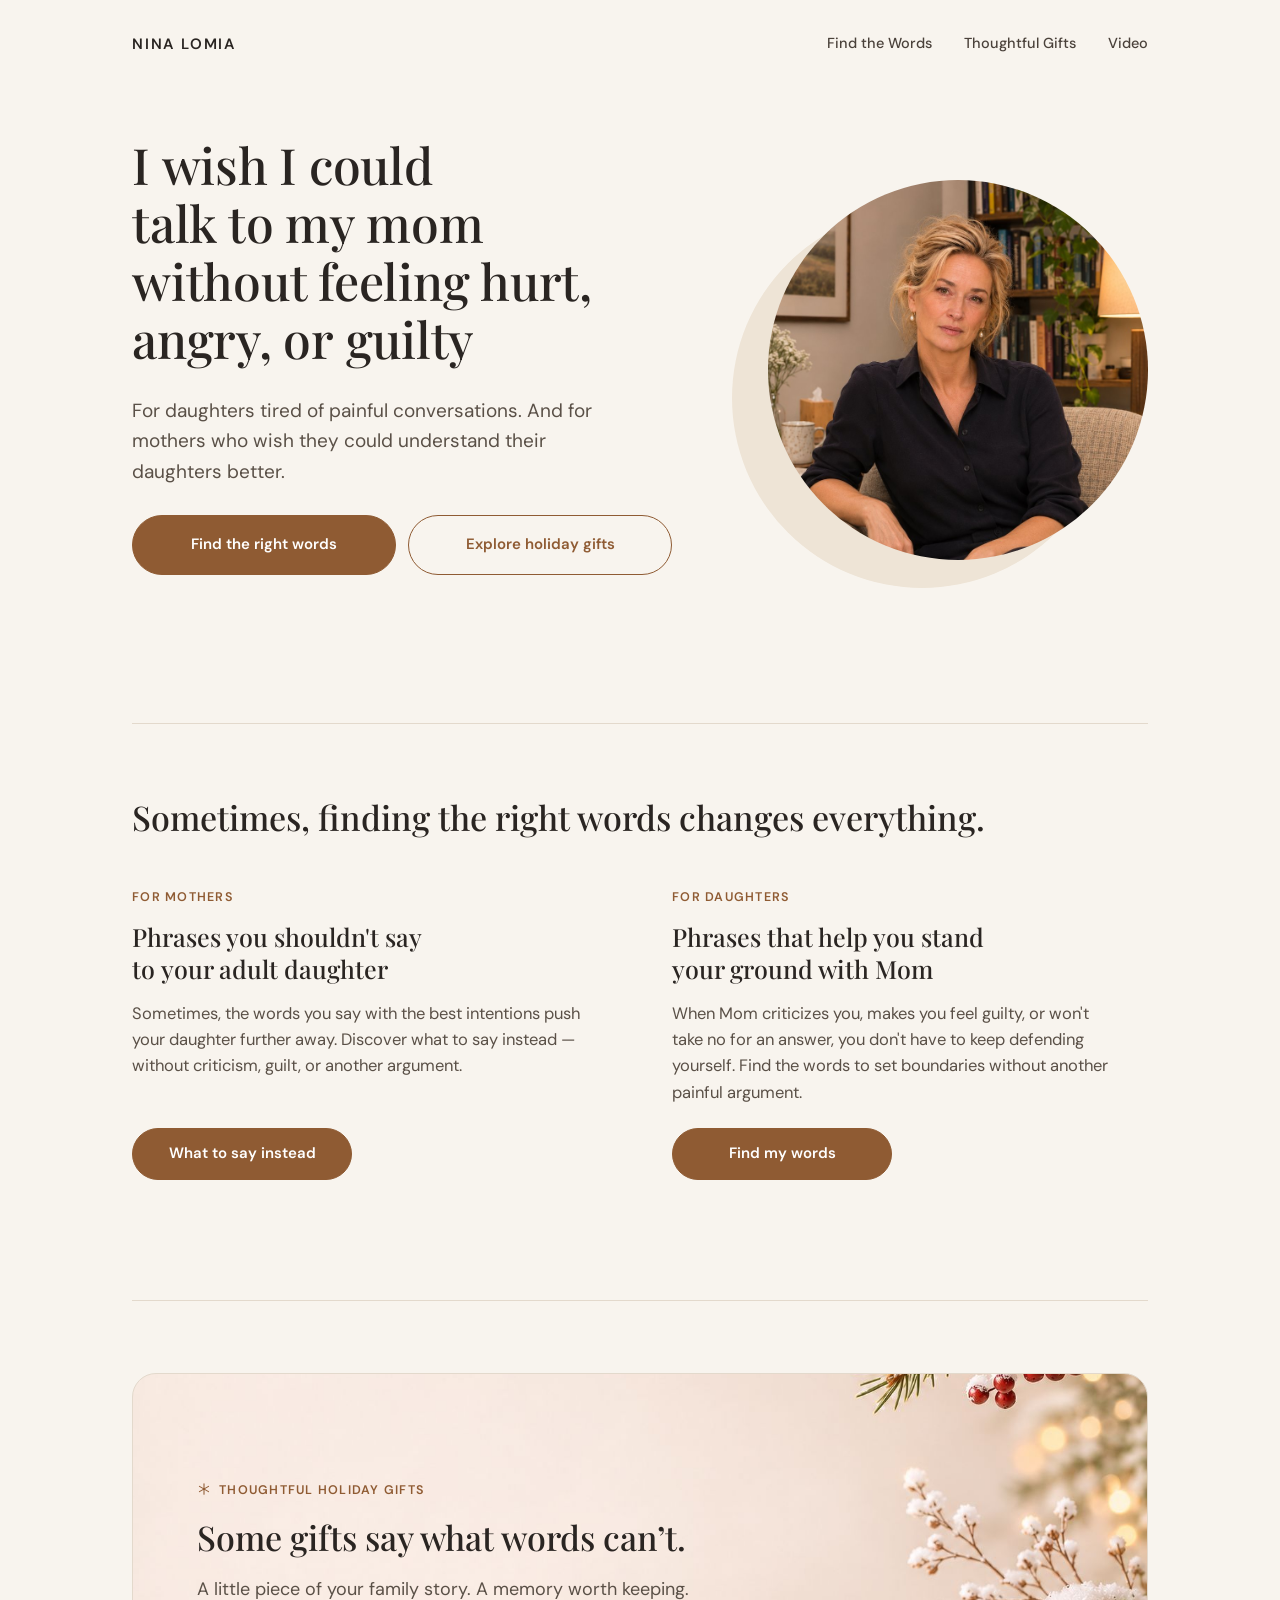
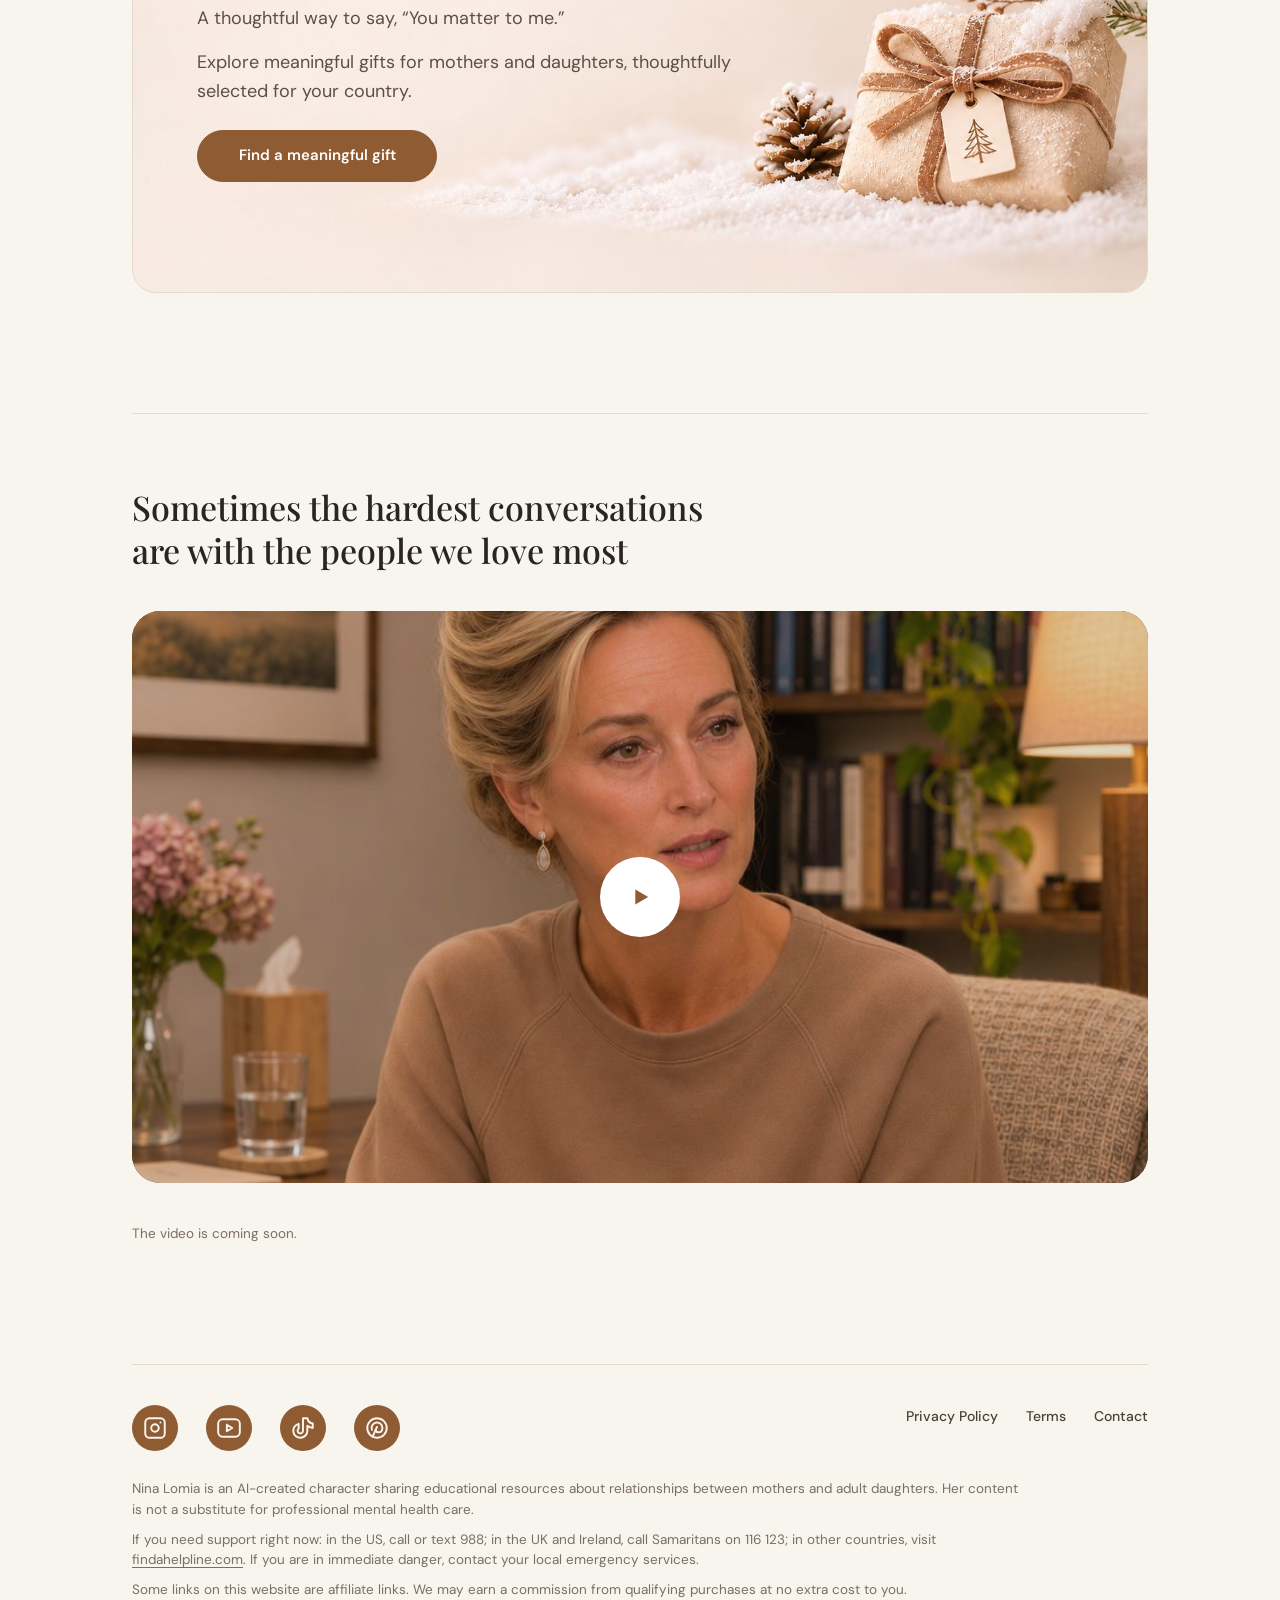
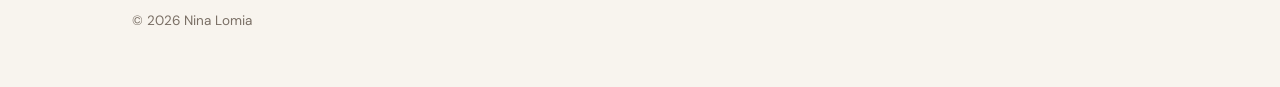
==== commit 5640f87d: "Add files via upload" ====
--- a/index.html
+++ b/index.html
@@ -37,8 +37,8 @@
   <main>
     <section id="top" class="hero">
       <div class="hero-text">
-        <h1>I wish I could talk to my mom without feeling hurt, angry, or guilty</h1>
-        <p class="lead">For daughters tired of painful conversations. And for mothers who wish they could understand their daughters better.</p>
+        <h1>I wish I could talk to my mom without feeling hurt, angry, or guilty</h1>
+        <p class="lead">For daughters tired of painful conversations. And for mothers who wish they could understand their daughters better.</p>
         <div class="btn-row">
           <a class="btn" href="#free">Find the right words</a>
           <a class="btn btn-outline" href="#gifts">Explore holiday gifts</a>
@@ -56,15 +56,15 @@
         <div class="cols">
           <div class="col">
             <div class="eyebrow">For mothers</div>
-            <h3>Phrases you shouldn't say to your adult daughter</h3>
-            <p>Sometimes, the words you say with the best intentions push your daughter further away. Discover what to say instead — without criticism, guilt, or another argument.</p>
-            <a class="btn" href="access.html?m=mom">What to say instead</a>
+            <h3>Phrases you shouldn't say to your adult daughter</h3>
+            <p>Sometimes, the words you say with the best intentions push your daughter further away. Discover what to say instead — without criticism, guilt, or another argument.</p>
+            <a class="btn" href="access.html?m=mom">What to say instead</a>
           </div>
           <div class="col">
             <div class="eyebrow">For daughters</div>
             <h3>Phrases that help you stand your ground with Mom</h3>
-            <p>When Mom criticizes you, makes you feel guilty, or won't take no for an answer, you don't have to keep defending yourself. Find the words to set boundaries without another painful argument.</p>
-            <a class="btn" href="access.html?m=daughter">Find my words</a>
+            <p>When Mom criticizes you, makes you feel guilty, or won't take no for an answer, you don't have to keep defending yourself. Find the words to set boundaries without another painful argument.</p>
+            <a class="btn" href="access.html?m=daughter">Find my words</a>
           </div>
         </div>
       </div>
@@ -76,9 +76,9 @@
           <div class="offer-text">
             <div class="eyebrow"><svg class="flake" width="14" height="14" viewBox="0 0 24 24" fill="none" stroke="currentColor" stroke-width="1.8" stroke-linecap="round" aria-hidden="true"><path d="M12 3v18M4.2 7.5l15.6 9M19.8 7.5l-15.6 9"/></svg>Thoughtful holiday gifts</div>
             <h2>Some gifts say what words can&rsquo;t.</h2>
-            <p>A little piece of your family story. A memory worth keeping. A thoughtful way to say, &ldquo;You matter to me.&rdquo;</p>
+            <p>A little piece of your family story. A memory worth keeping. A thoughtful way to say, &ldquo;You matter to me.&rdquo;</p>
             <p>Explore meaningful gifts for mothers and daughters, thoughtfully selected for your country.</p>
-            <div class="offer-cta"><a class="btn" href="kopilka.html">Find a meaningful gift</a></div>
+            <div class="offer-cta"><a class="btn" href="kopilka.html">Find a meaningful gift</a></div>
           </div>
         </div>
       </div>
@@ -86,14 +86,14 @@
 
     <section id="video" class="sec">
       <div class="sec-in" style="gap:40px">
-        <h2 class="wide">Sometimes the hardest conversations are with the people we love most</h2>
+        <h2 class="wide">Sometimes the hardest conversations are with the people we love most</h2>
         <div class="video">
           <img src="img/nina-talking.jpg" width="900" height="1350" loading="lazy" alt="Video preview: Nina Lomia speaking">
           <button class="play" type="button" data-video aria-label="Watch the video">
             <svg width="28" height="28" viewBox="0 0 24 24" aria-hidden="true"><path d="M8 5.5v13l11-6.5z"/></svg>
           </button>
         </div>
-        <div class="small" data-video-note>The video is coming soon.</div>
+        <div class="small" data-video-note>The video is coming soon.</div>
       </div>
     </section>
   </main>
@@ -113,14 +113,15 @@
       </div>
     </div>
     <div class="legal">
-      <p>Nina Lomia is an AI-created character sharing educational resources about relationships between mothers and adult daughters. Her content is not a substitute for professional mental health care.</p>
-      <p>If you need support right now: in the US, call or text 988; in the UK and Ireland, call Samaritans on 116 123; in other countries, visit <a href="https://findahelpline.com" target="_blank" rel="noopener">findahelpline.com</a>. If you are in immediate danger, contact your local emergency services.</p>
-      <p>Some links on this website are affiliate links. We may earn a commission from qualifying purchases at no extra cost to you.</p>
+      <p>Nina Lomia is an AI-created character sharing educational resources about relationships between mothers and adult daughters. Her content is not a substitute for professional mental health care.</p>
+      <p>If you need support right now: in the US, call or text 988; in the UK and Ireland, call Samaritans on 116 123; in other countries, visit <a href="https://findahelpline.com" target="_blank" rel="noopener">findahelpline.com</a>. If you are in immediate danger, contact your local emergency services.</p>
+      <p>Some links on this website are affiliate links. We may earn a commission from qualifying purchases at no extra cost to you.</p>
       <p>&copy; 2026 Nina Lomia</p>
     </div>
   </footer>
 </div>
 <script src="config.js"></script>
 <script src="app.js"></script>
+<!-- Cloudflare Web Analytics --><script type='module' src='https://static.cloudflareinsights.com/beacon.min.js' data-cf-beacon='{"token": "8452dd1da1534a71a96e2efb908bc9a2"}'></script><!-- End Cloudflare Web Analytics -->
 </body>
 </html>
--- a/style.css
+++ b/style.css
@@ -292,5 +292,17 @@
 .offer { background: #f6ece1 url(img/gifts-bg.jpg) right bottom / cover no-repeat; border-radius: 24px; border: 1px solid var(--line); padding: 80px 64px; min-height: 520px; justify-content: flex-start; }
 .offer-text { flex: 0 1 560px; }
 @media (max-width: 760px) {
-  .offer { padding: 44px 24px 320px; min-height: 0; background-color: #f4e7dc; background-image: linear-gradient(to bottom, #f4e7dc 0, #f4e7dc calc(100% - 360px), rgba(244,231,220,0) calc(100% - 310px)), url(img/gifts-bg.jpg); background-position: 0 0, 62% bottom; background-size: 100% 100%, auto 340px; background-repeat: no-repeat; }
-}
+  .offer { padding: 40px 24px 200px; min-height: 0; background-color: #f4e7dc; background-image: linear-gradient(to bottom, #f4e7dc 0, #f4e7dc calc(100% - 220px), rgba(244,231,220,0) calc(100% - 180px)), url(img/gifts-bg.jpg); background-position: 0 0, 62% bottom; background-size: 100% 100%, auto 210px; background-repeat: no-repeat; }
+}
+
+/* free PDF block on the gift page: stands out */
+.free-box { background: #F1E7DA; border: 1px solid var(--line); border-radius: 20px; padding: 36px 36px 14px; margin-top: 56px; gap: 14px; }
+.free-box h2 { font-size: 26px; font-family: var(--serif); }
+.free-box .items .it { align-items: center; border-top: 1px solid #DCCDB9; }
+.free-box .items .it:first-child { border-top: 0; }
+.free-box .btn { min-width: 0; padding: 12px 22px; font-size: 14.5px; white-space: nowrap; background: #fff; }
+@media (max-width: 640px) { .free-box { padding: 26px 20px 8px; } }
+
+/* typography: avoid lonely words at line ends */
+p, li, .small, .item-link { text-wrap: pretty; }
+h1, h2, h3 { text-wrap: balance; }
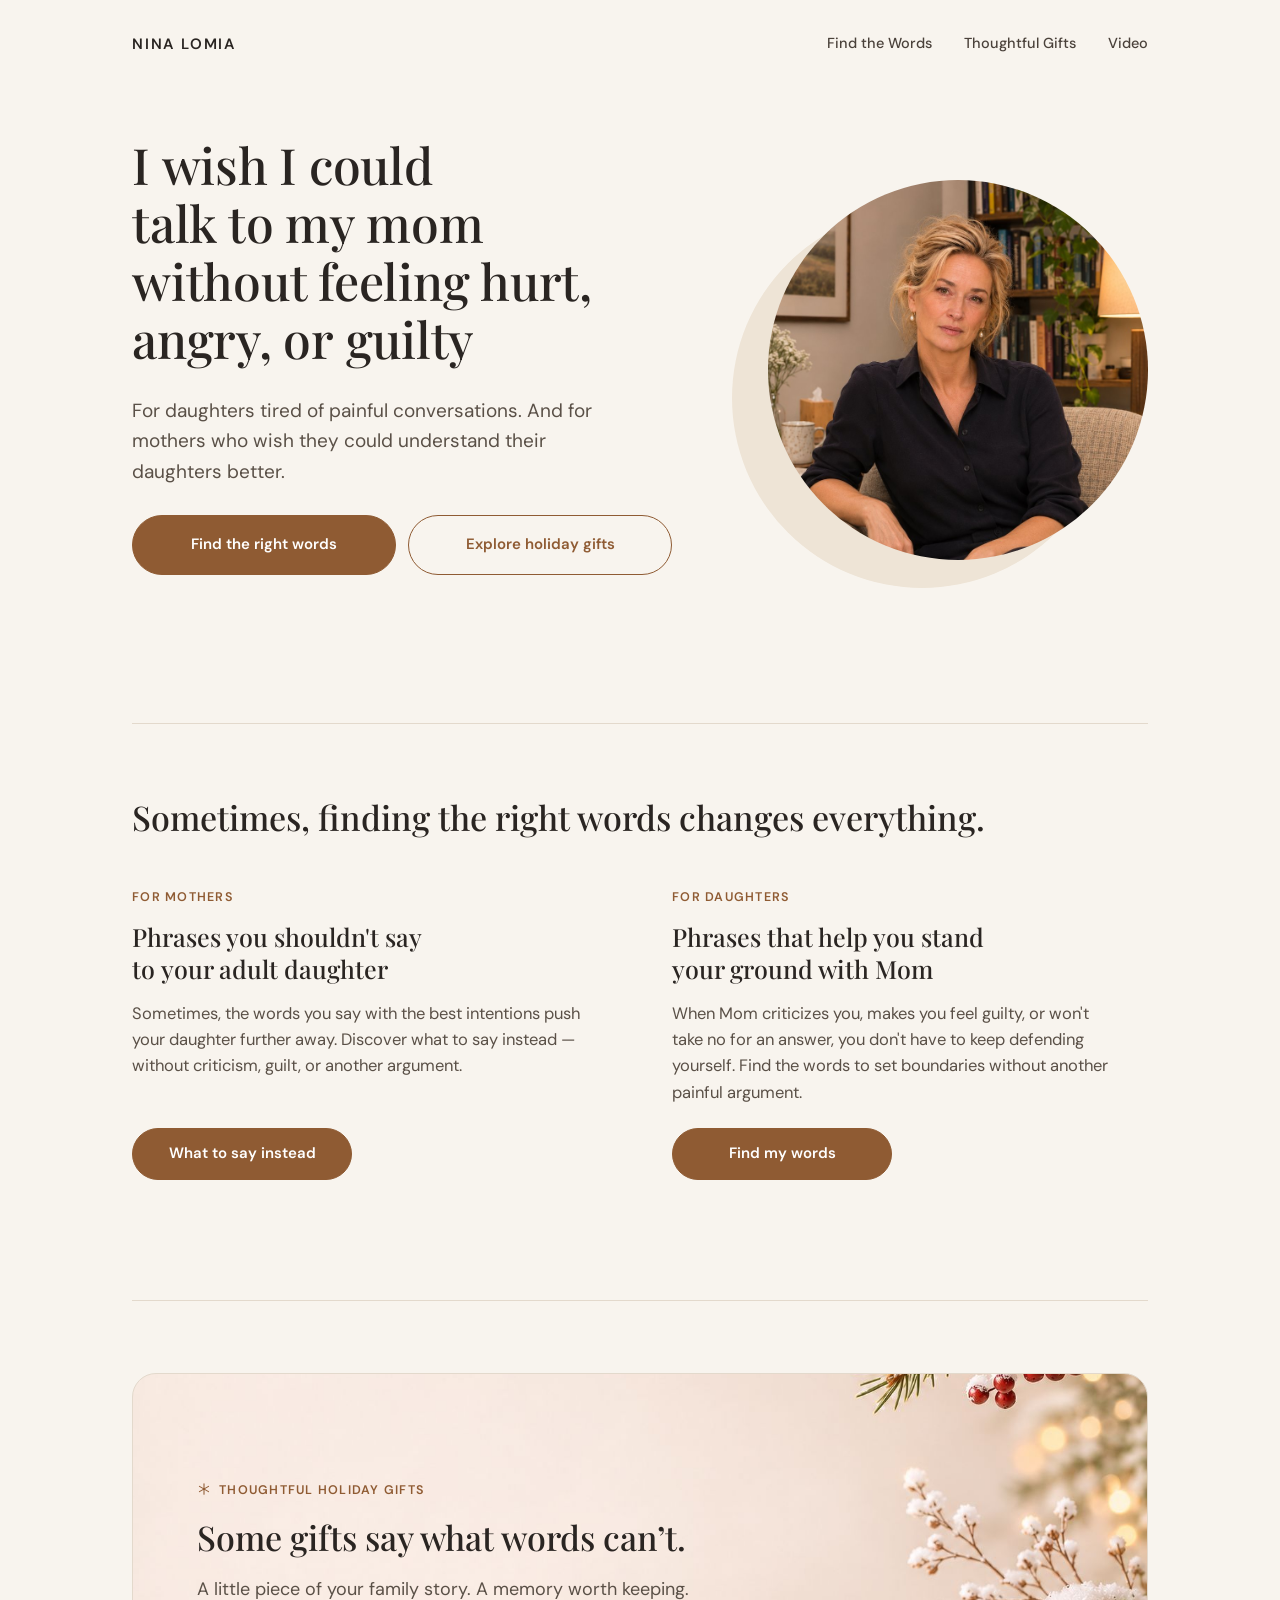
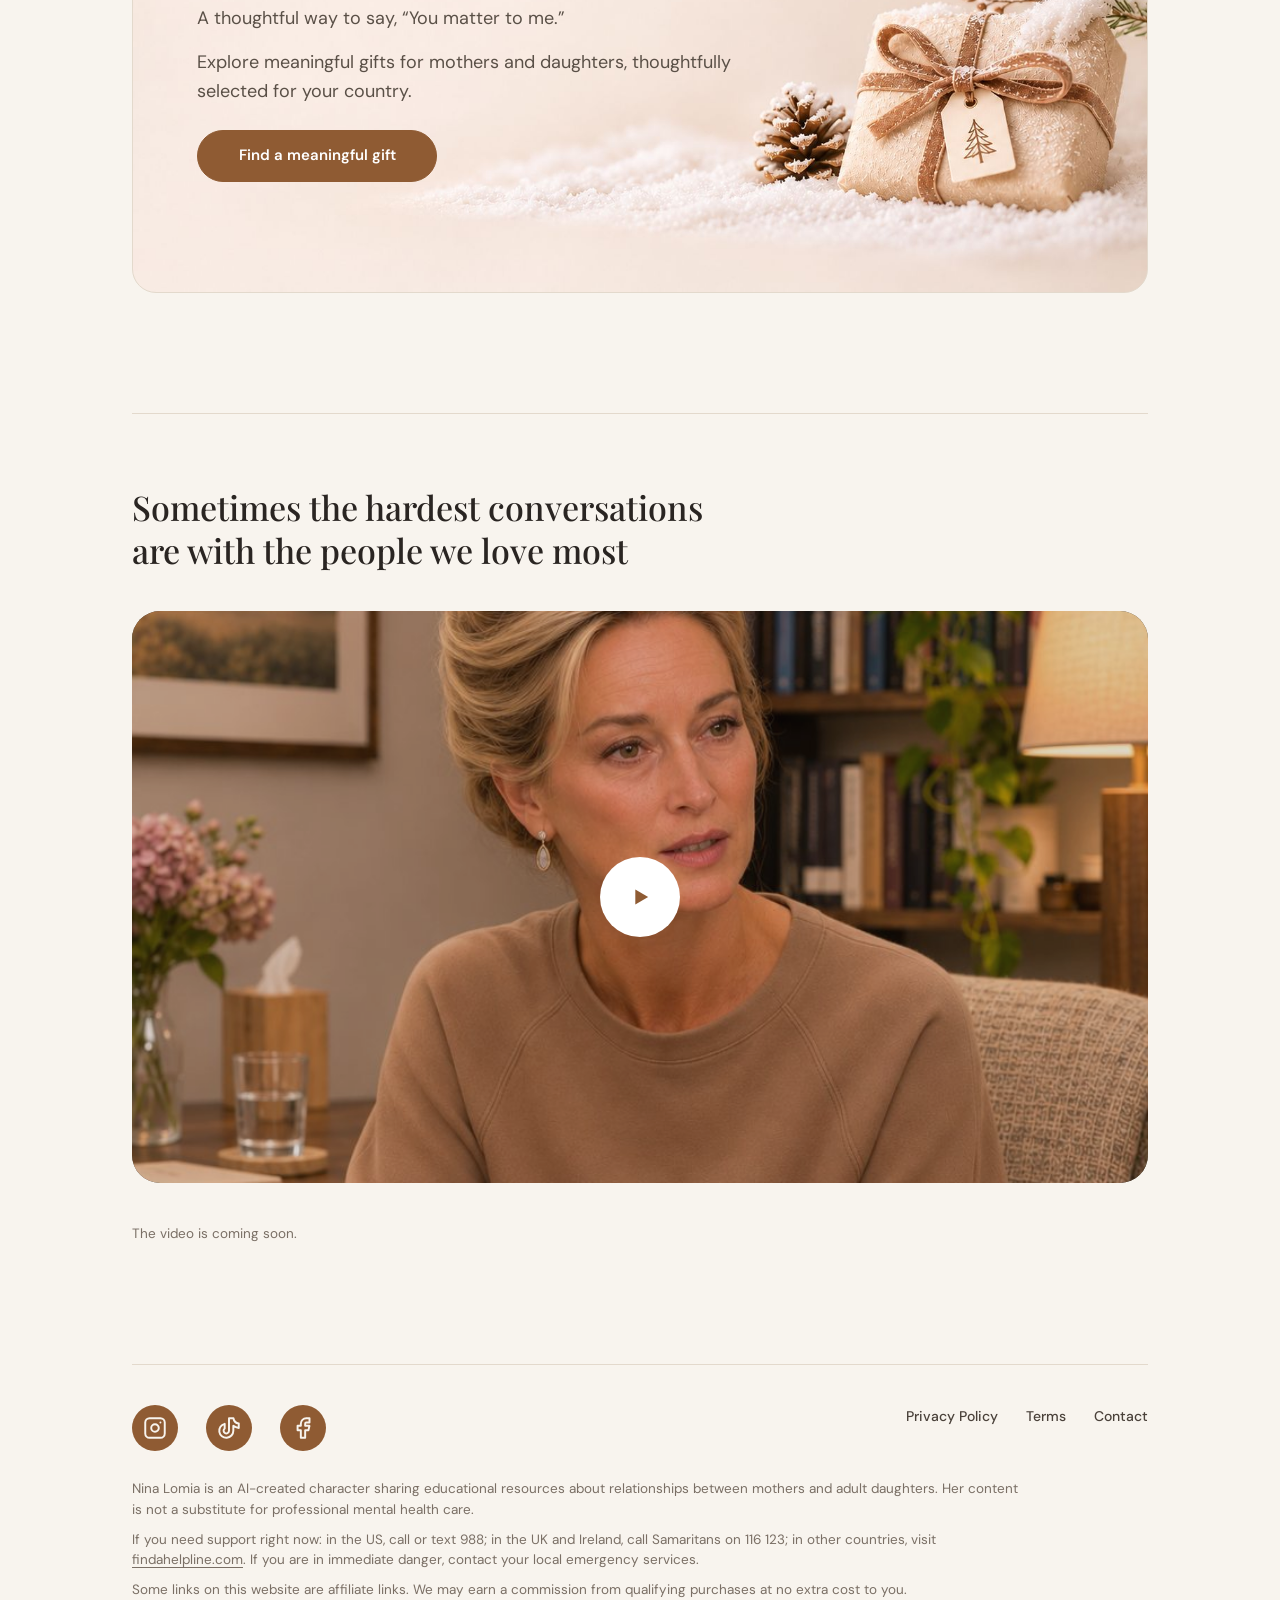
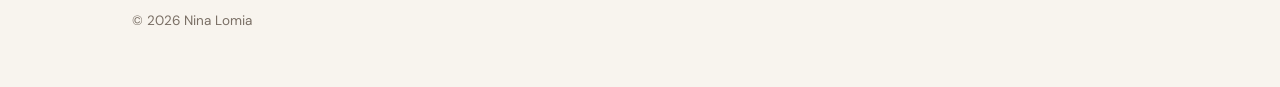
==== commit fc5099cd: "Add files via upload" ====
--- a/index.html
+++ b/index.html
@@ -14,7 +14,7 @@
 <meta property="og:site_name" content="Nina Lomia">
 <meta name="twitter:card" content="summary_large_image">
 <link rel="canonical" href="https://ninalomia.com/">
-<script type="application/ld+json">{"@context":"https://schema.org","@graph":[{"@type":"WebSite","@id":"https://ninalomia.com/#site","url":"https://ninalomia.com/","name":"Nina Lomia","inLanguage":"en"},{"@type":"Organization","@id":"https://ninalomia.com/#org","name":"Nina Lomia","url":"https://ninalomia.com/","logo":"https://ninalomia.com/apple-touch-icon.png","email":"hello@ninalomia.com"}]}</script>
+<script type="application/ld+json">{"@context":"https://schema.org","@graph":[{"@type":"WebSite","@id":"https://ninalomia.com/#site","url":"https://ninalomia.com/","name":"Nina Lomia","inLanguage":"en"},{"@type":"Organization","@id":"https://ninalomia.com/#org","name":"Nina Lomia","url":"https://ninalomia.com/","logo":"https://ninalomia.com/apple-touch-icon.png","email":"hello@ninalomia.com","sameAs":["https://www.instagram.com/ninalomia.healing","https://www.tiktok.com/@ninalomia.healing","https://www.facebook.com/ninalomia.healing"]}]}</script>
 <title>Nina Lomia: words and steps for conversations between mothers and daughters</title>
 <link rel="icon" href="favicon.ico" sizes="48x48">
 <link rel="icon" href="favicon.svg?v=2" type="image/svg+xml">
@@ -102,9 +102,8 @@
     <div class="links">
       <div class="social">
         <a data-social="instagram" aria-label="Instagram"><svg viewBox="0 0 24 24" aria-hidden="true"><path d="M3 7a4 4 0 0 1 4 -4h10a4 4 0 0 1 4 4v10a4 4 0 0 1 -4 4h-10a4 4 0 0 1 -4 -4l0 -10" /> <path d="M8.5 12a3.5 3.5 0 1 0 7 0a3.5 3.5 0 0 0 -7 0" /> <path d="M17 7v.01" /></svg></a>
-        <a data-social="youtube" aria-label="YouTube"><svg viewBox="0 0 24 24" aria-hidden="true"><path d="M2 8a4 4 0 0 1 4 -4h12a4 4 0 0 1 4 4v8a4 4 0 0 1 -4 4h-12a4 4 0 0 1 -4 -4v-8" /> <path d="M10 9l5 3l-5 3l0 -6" /></svg></a>
         <a data-social="tiktok" aria-label="TikTok"><svg viewBox="0 0 24 24" aria-hidden="true"><path d="M21 7.917v4.034a9.948 9.948 0 0 1 -5 -1.951v4.5a6.5 6.5 0 1 1 -8 -6.326v4.326a2.5 2.5 0 1 0 4 2v-11.5h4.083a6.005 6.005 0 0 0 4.917 4.917" /></svg></a>
-        <a data-social="pinterest" aria-label="Pinterest"><svg viewBox="0 0 24 24" aria-hidden="true"><path d="M8 20l4 -9" /> <path d="M10.7 14c.437 1.263 1.43 2 2.55 2c2.071 0 3.75 -1.554 3.75 -4a5 5 0 1 0 -9.7 1.7" /> <path d="M3 12a9 9 0 1 0 18 0a9 9 0 1 0 -18 0" /></svg></a>
+        <a data-social="facebook" aria-label="Facebook"><svg viewBox="0 0 24 24" aria-hidden="true"><path d="M7 10v4h3v7h4v-7h3l1 -4h-4v-2a1 1 0 0 1 1 -1h3v-4h-3a5 5 0 0 0 -5 5v2h-3" /></svg></a>
       </div>
       <div>
         <a href="privacy.html">Privacy Policy</a>
--- a/style.css
+++ b/style.css
@@ -292,7 +292,7 @@
 .offer { background: #f6ece1 url(img/gifts-bg.jpg) right bottom / cover no-repeat; border-radius: 24px; border: 1px solid var(--line); padding: 80px 64px; min-height: 520px; justify-content: flex-start; }
 .offer-text { flex: 0 1 560px; }
 @media (max-width: 760px) {
-  .offer { padding: 40px 24px 200px; min-height: 0; background-color: #f4e7dc; background-image: linear-gradient(to bottom, #f4e7dc 0, #f4e7dc calc(100% - 220px), rgba(244,231,220,0) calc(100% - 180px)), url(img/gifts-bg.jpg); background-position: 0 0, 62% bottom; background-size: 100% 100%, auto 210px; background-repeat: no-repeat; }
+  .offer { padding: 40px 24px 170px; min-height: 0; background-color: #f4e7dc; background-image: linear-gradient(to bottom, #f4e7dc 0, #f4e7dc calc(100% - 300px), rgba(244,231,220,0) calc(100% - 240px)), url(img/gifts-bg.jpg); background-size: 100% 100%, 100% auto; background-position: 0 0, center bottom; background-repeat: no-repeat; }
 }
 
 /* free PDF block on the gift page: stands out */
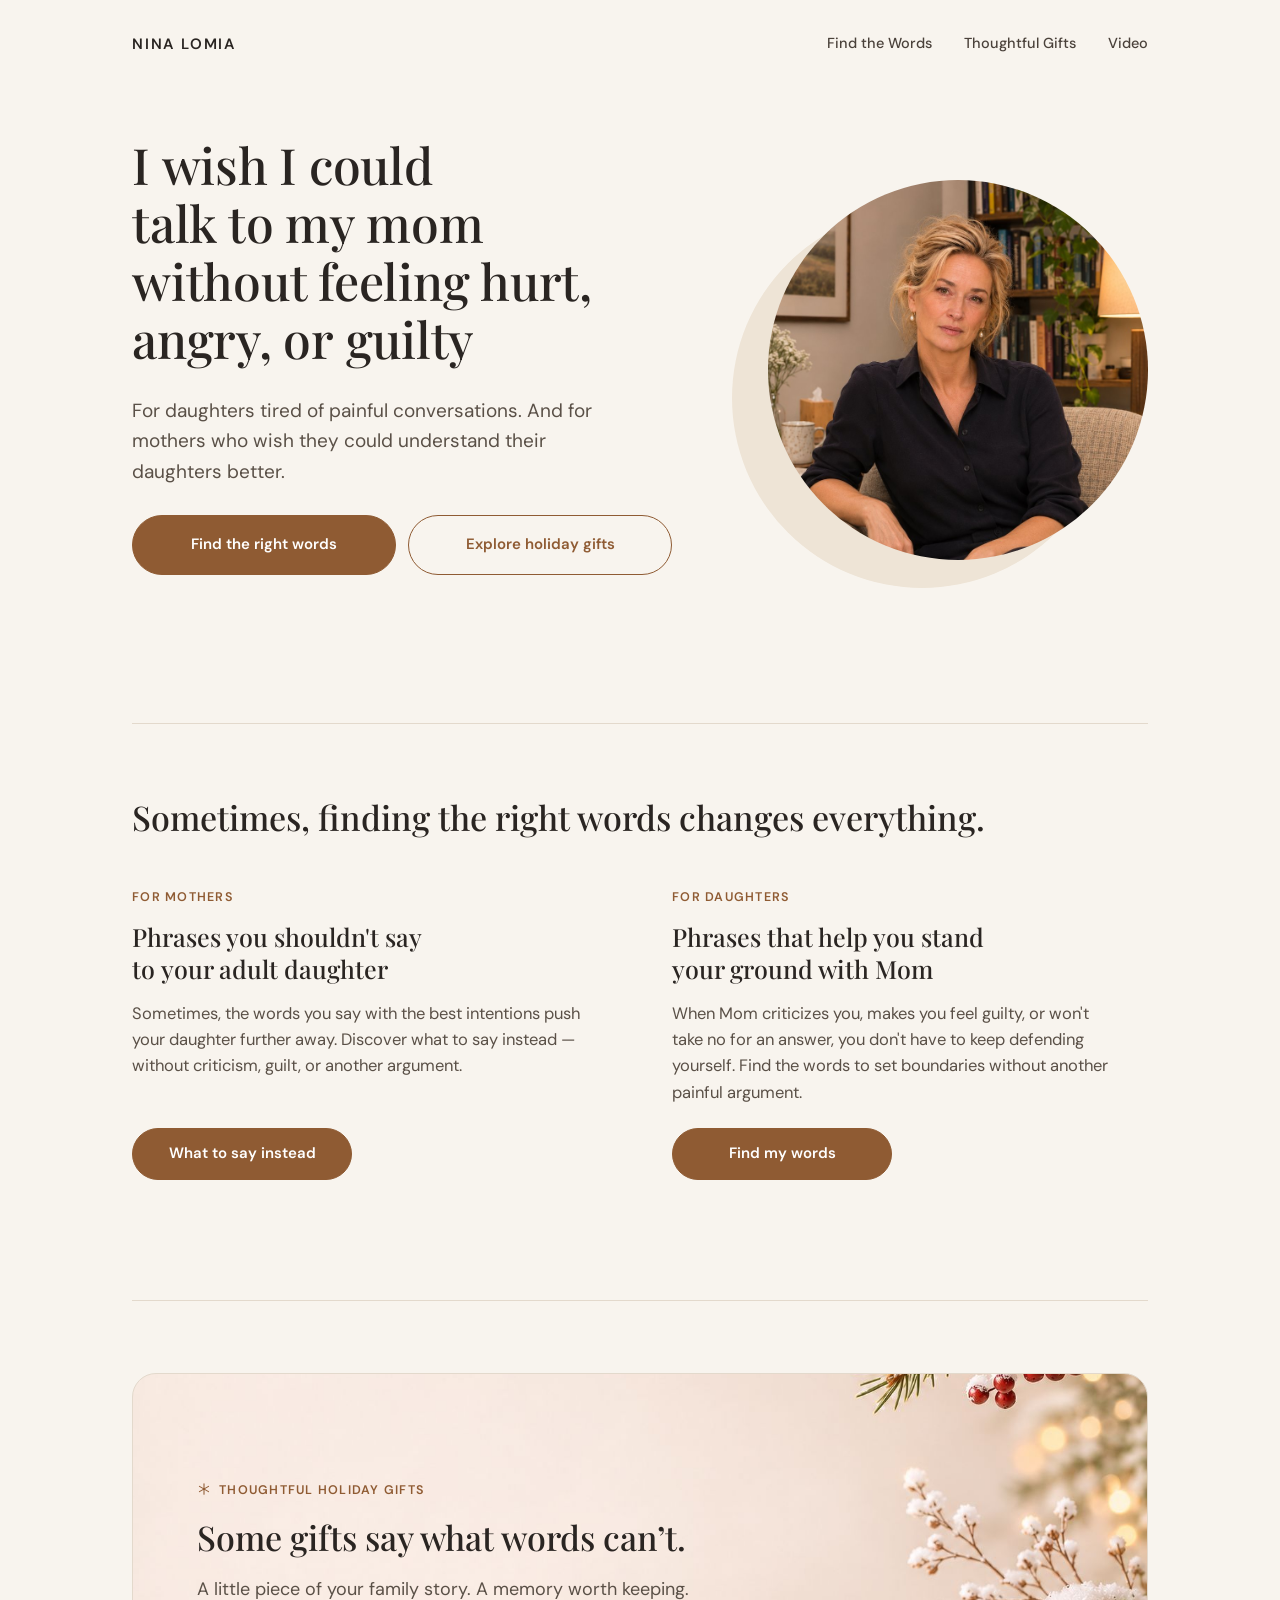
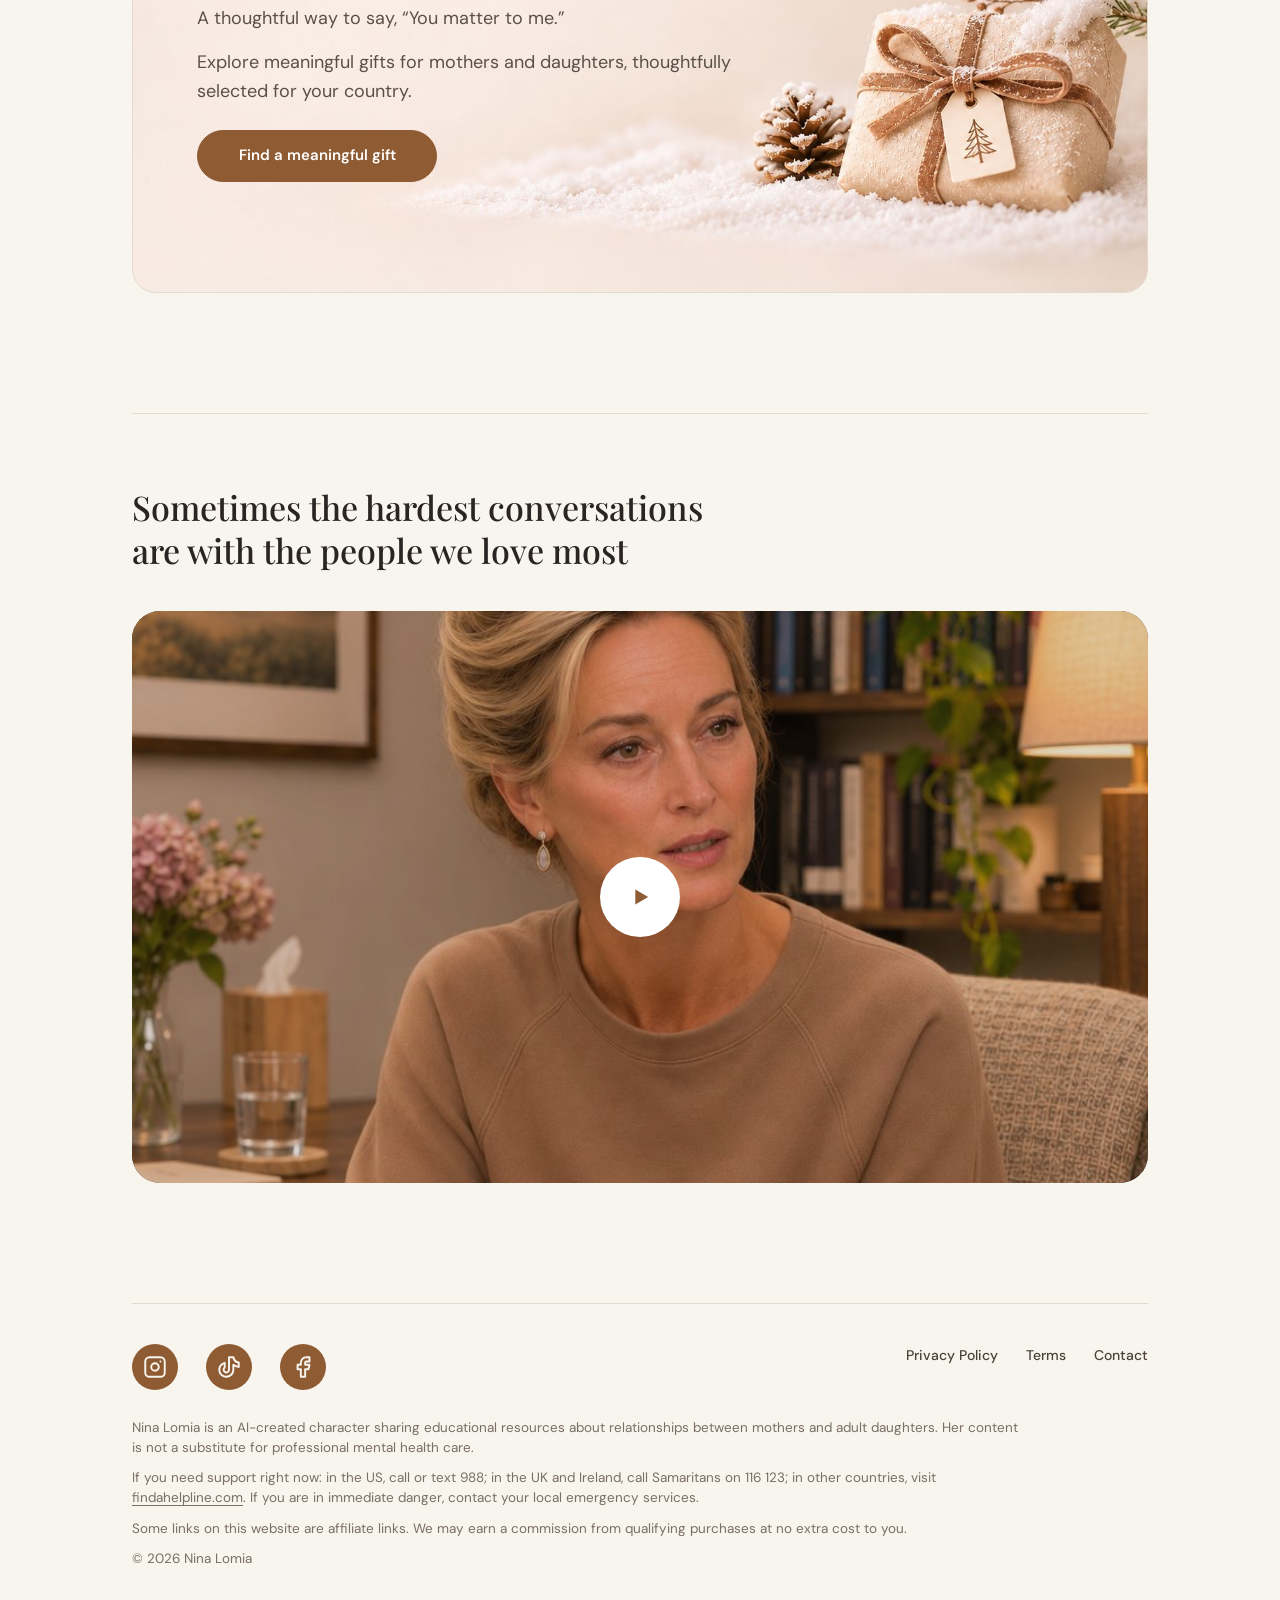
==== commit 1e26655a: "Add files via upload" ====
--- a/index.html
+++ b/index.html
@@ -93,7 +93,6 @@
             <svg width="28" height="28" viewBox="0 0 24 24" aria-hidden="true"><path d="M8 5.5v13l11-6.5z"/></svg>
           </button>
         </div>
-        <div class="small" data-video-note>The video is coming soon.</div>
       </div>
     </section>
   </main>
--- a/style.css
+++ b/style.css
@@ -306,3 +306,6 @@
 /* typography: avoid lonely words at line ends */
 p, li, .small, .item-link { text-wrap: pretty; }
 h1, h2, h3 { text-wrap: balance; }
+
+/* back link at the bottom of the gift page */
+.back-bottom { margin-top: 32px; }
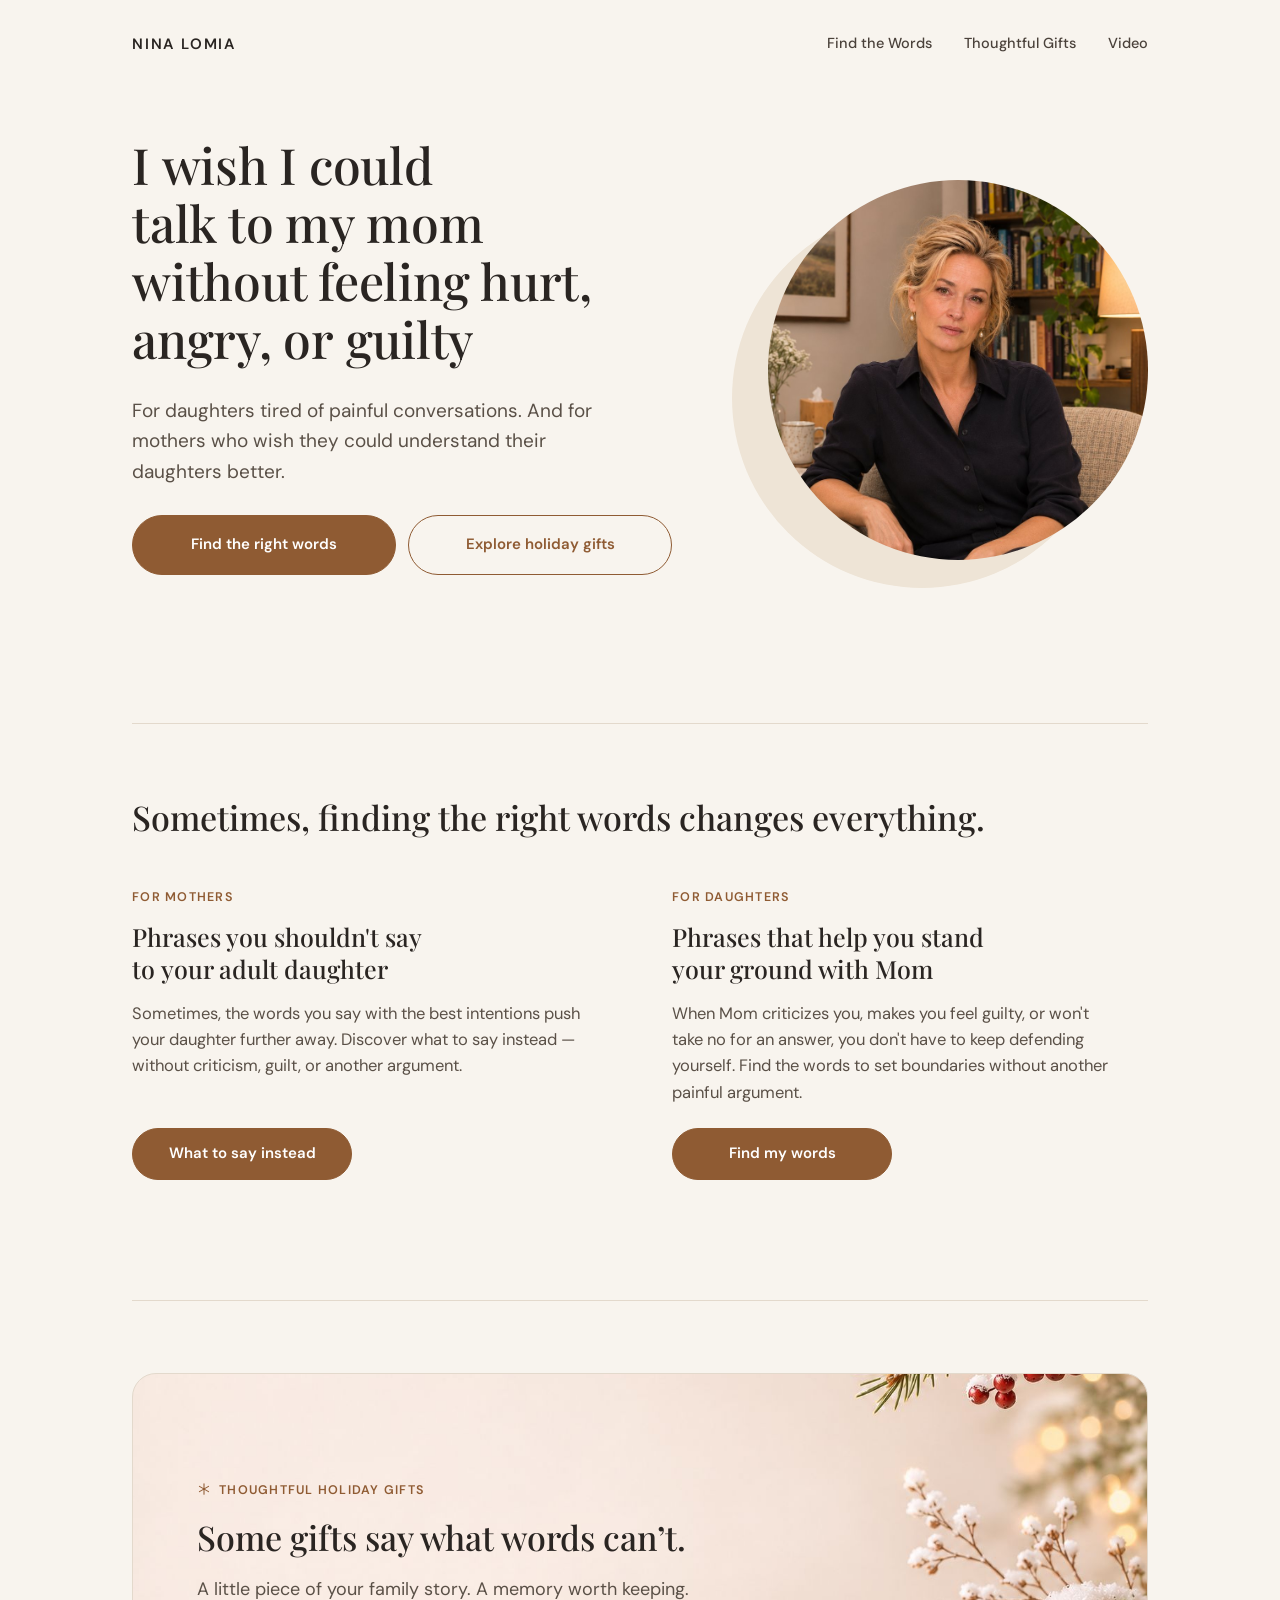
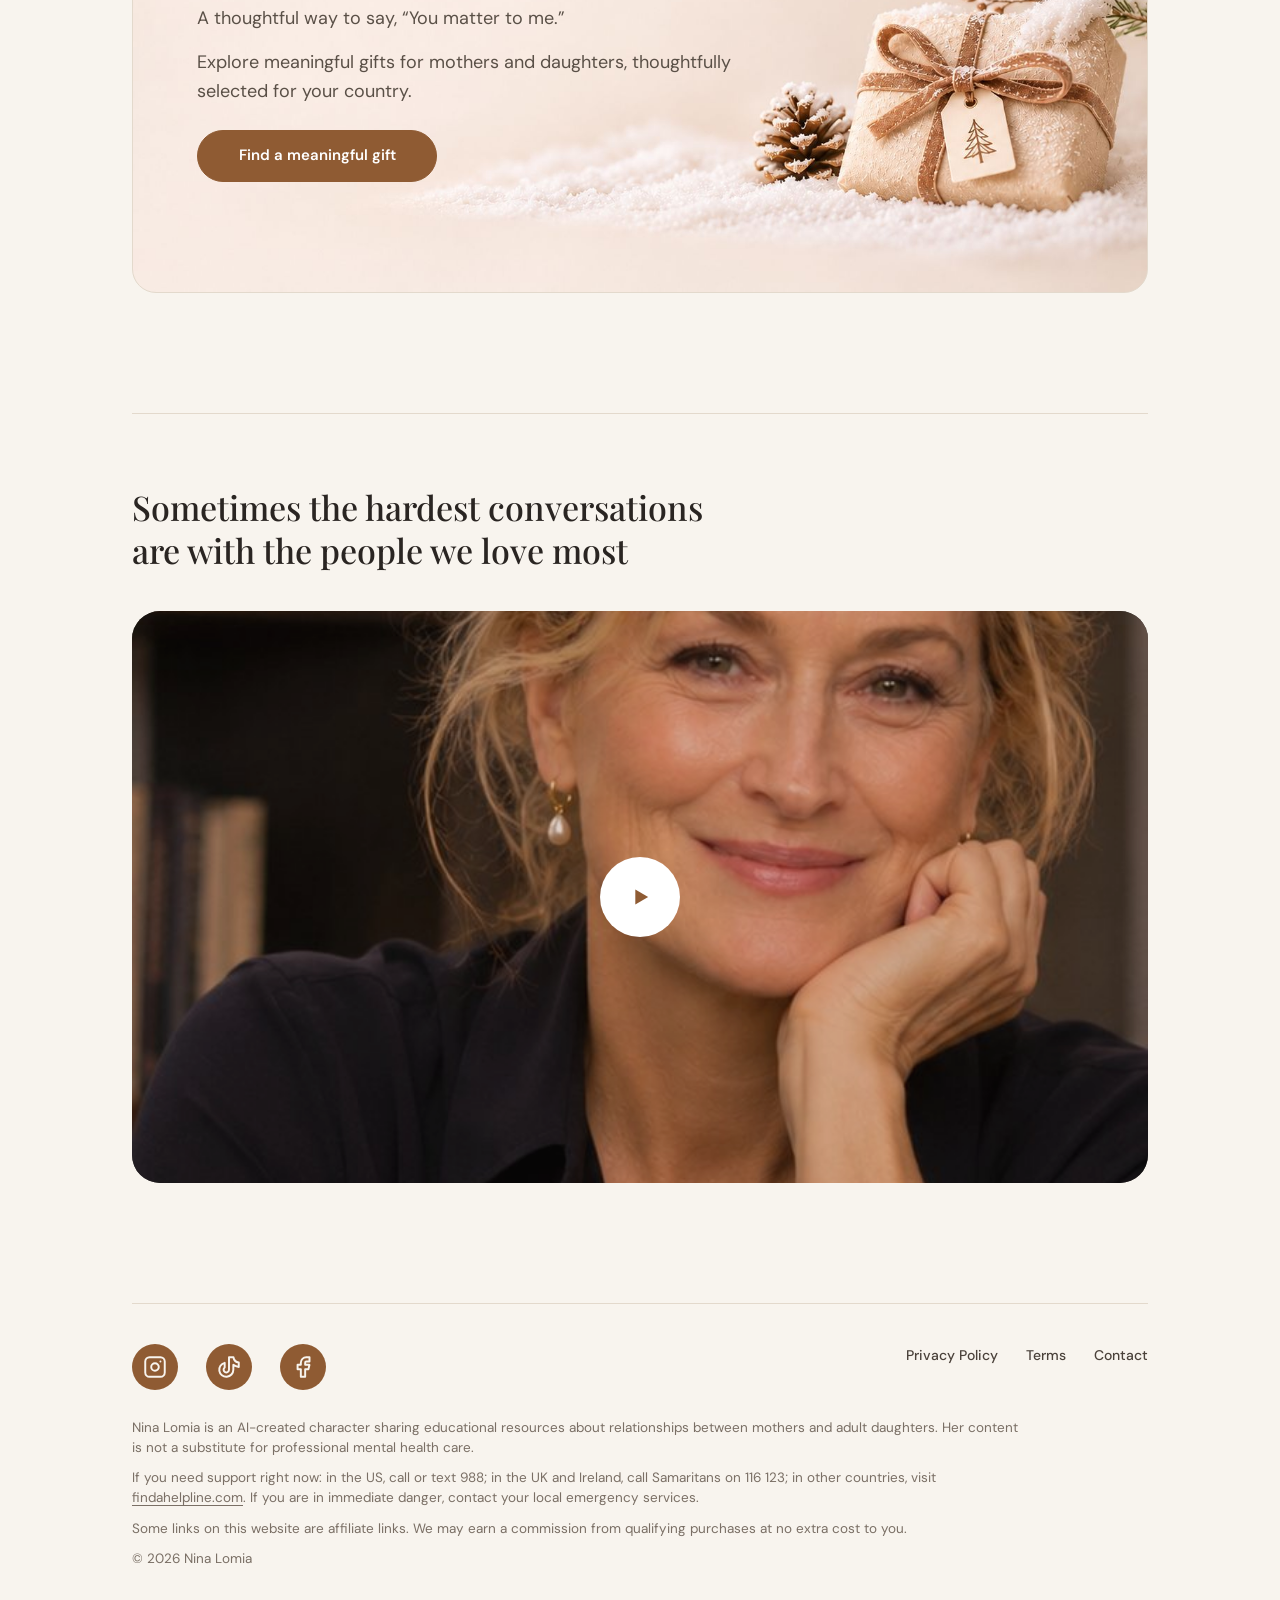
==== commit 2b7cdcac: "Add files via upload" ====
--- a/index.html
+++ b/index.html
@@ -88,7 +88,7 @@
       <div class="sec-in" style="gap:40px">
         <h2 class="wide">Sometimes the hardest conversations are with the people we love most</h2>
         <div class="video">
-          <img src="img/nina-talking.jpg" width="900" height="1350" loading="lazy" alt="Video preview: Nina Lomia speaking">
+          <img src="img/video-cover.jpg" width="720" height="1280" loading="lazy" alt="Video preview: Nina Lomia smiling in an armchair">
           <button class="play" type="button" data-video aria-label="Watch the video">
             <svg width="28" height="28" viewBox="0 0 24 24" aria-hidden="true"><path d="M8 5.5v13l11-6.5z"/></svg>
           </button>
